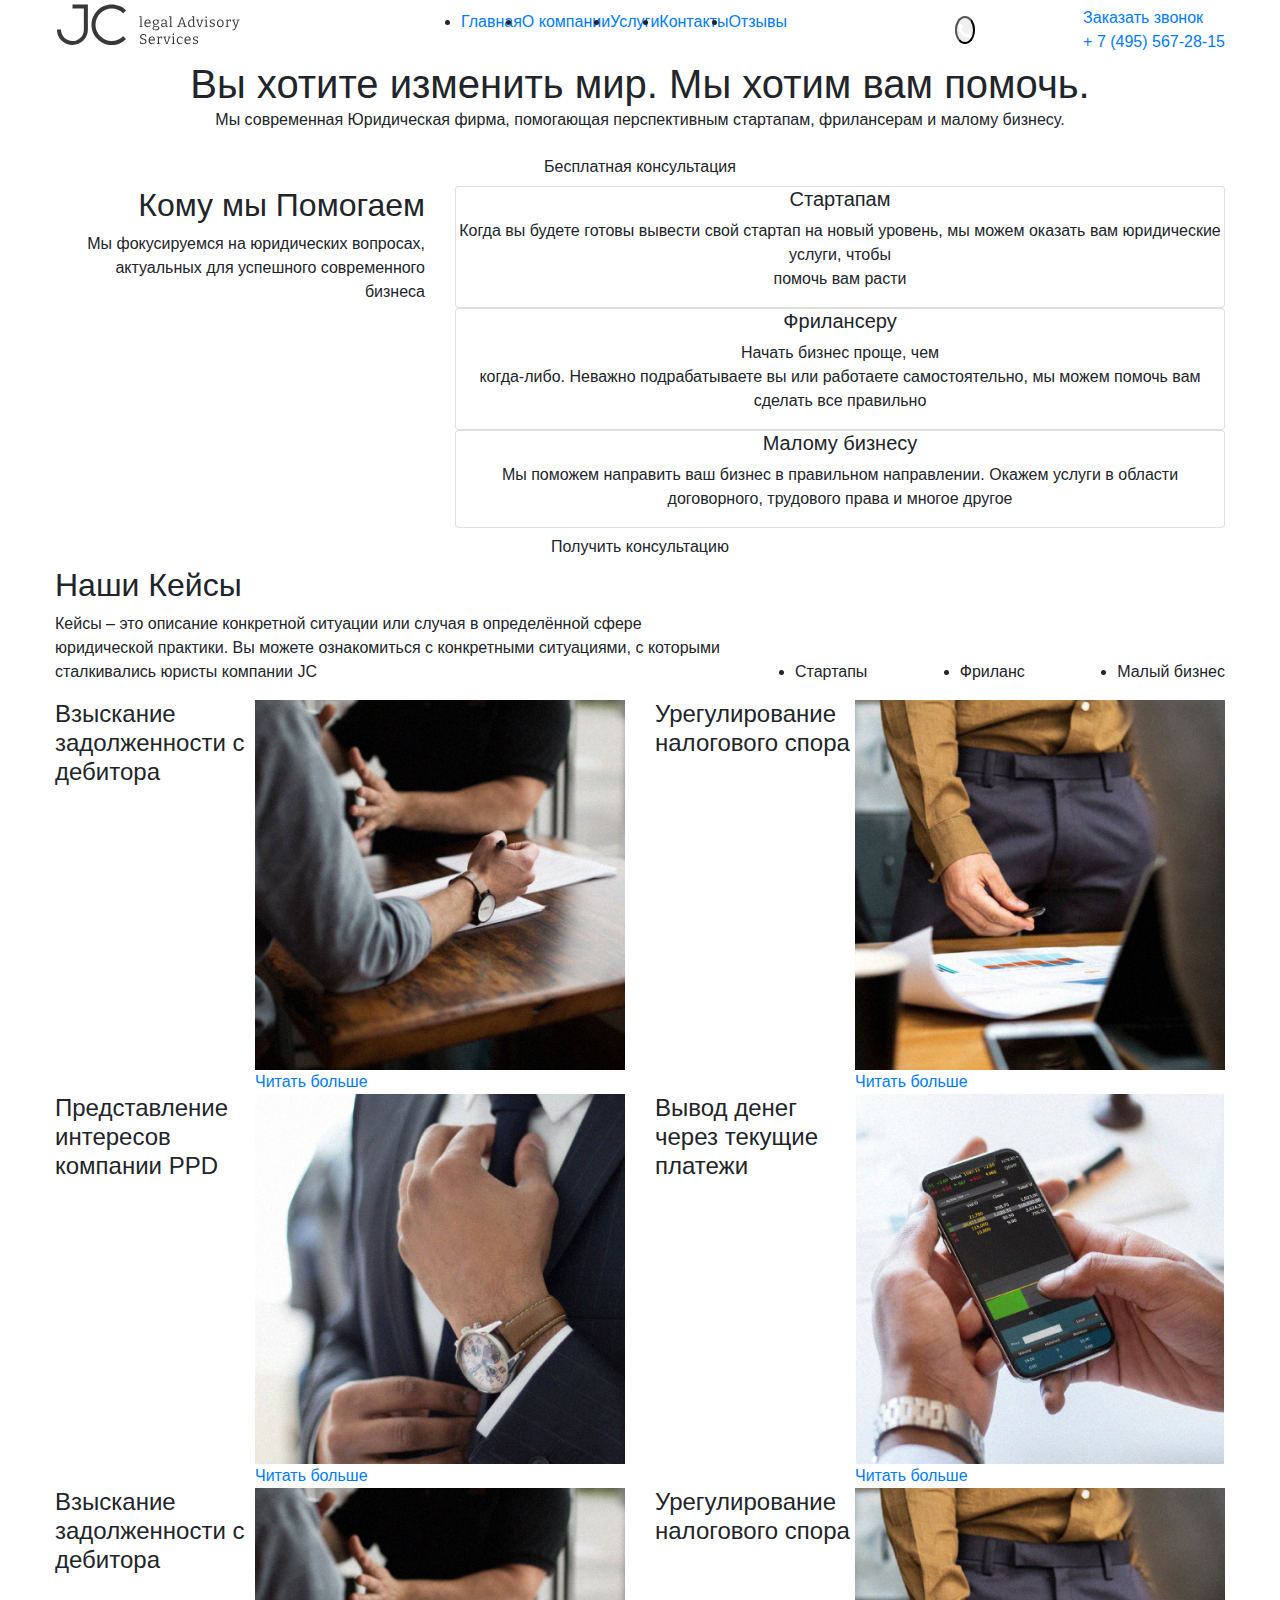
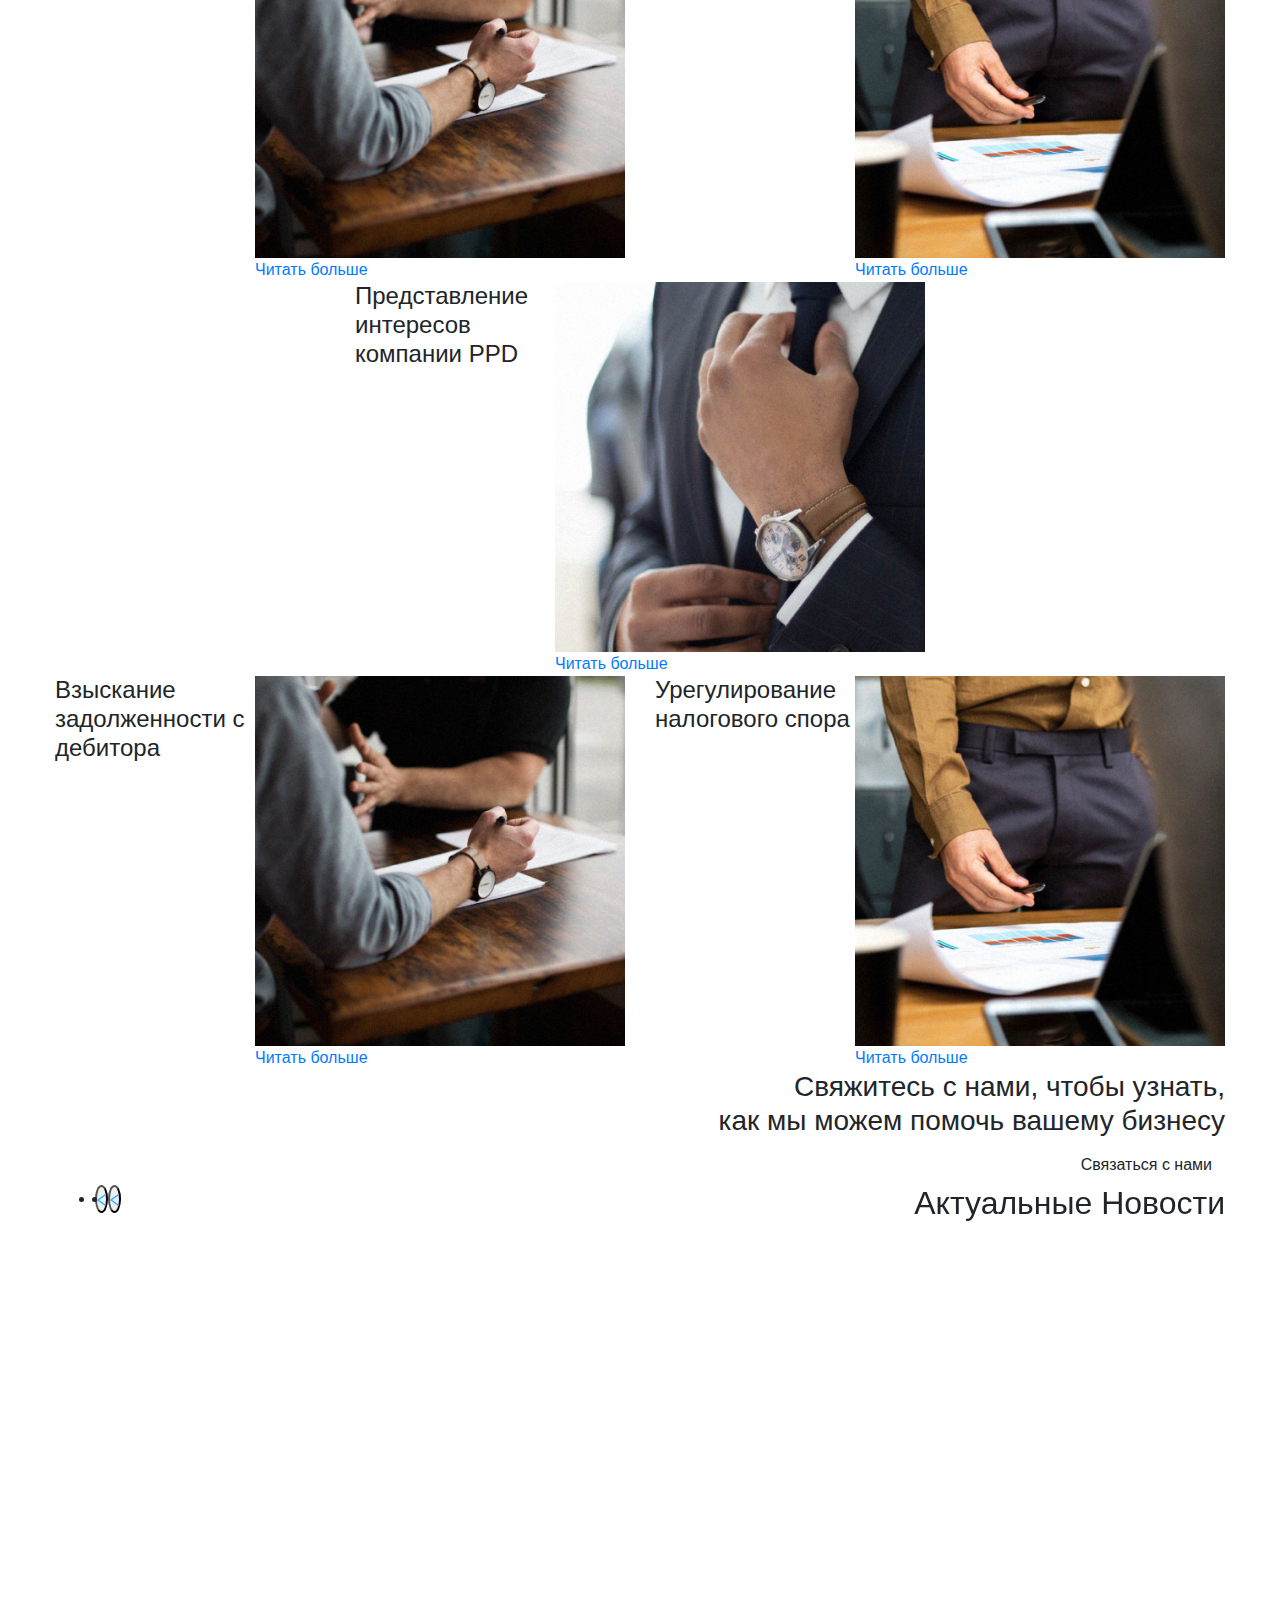
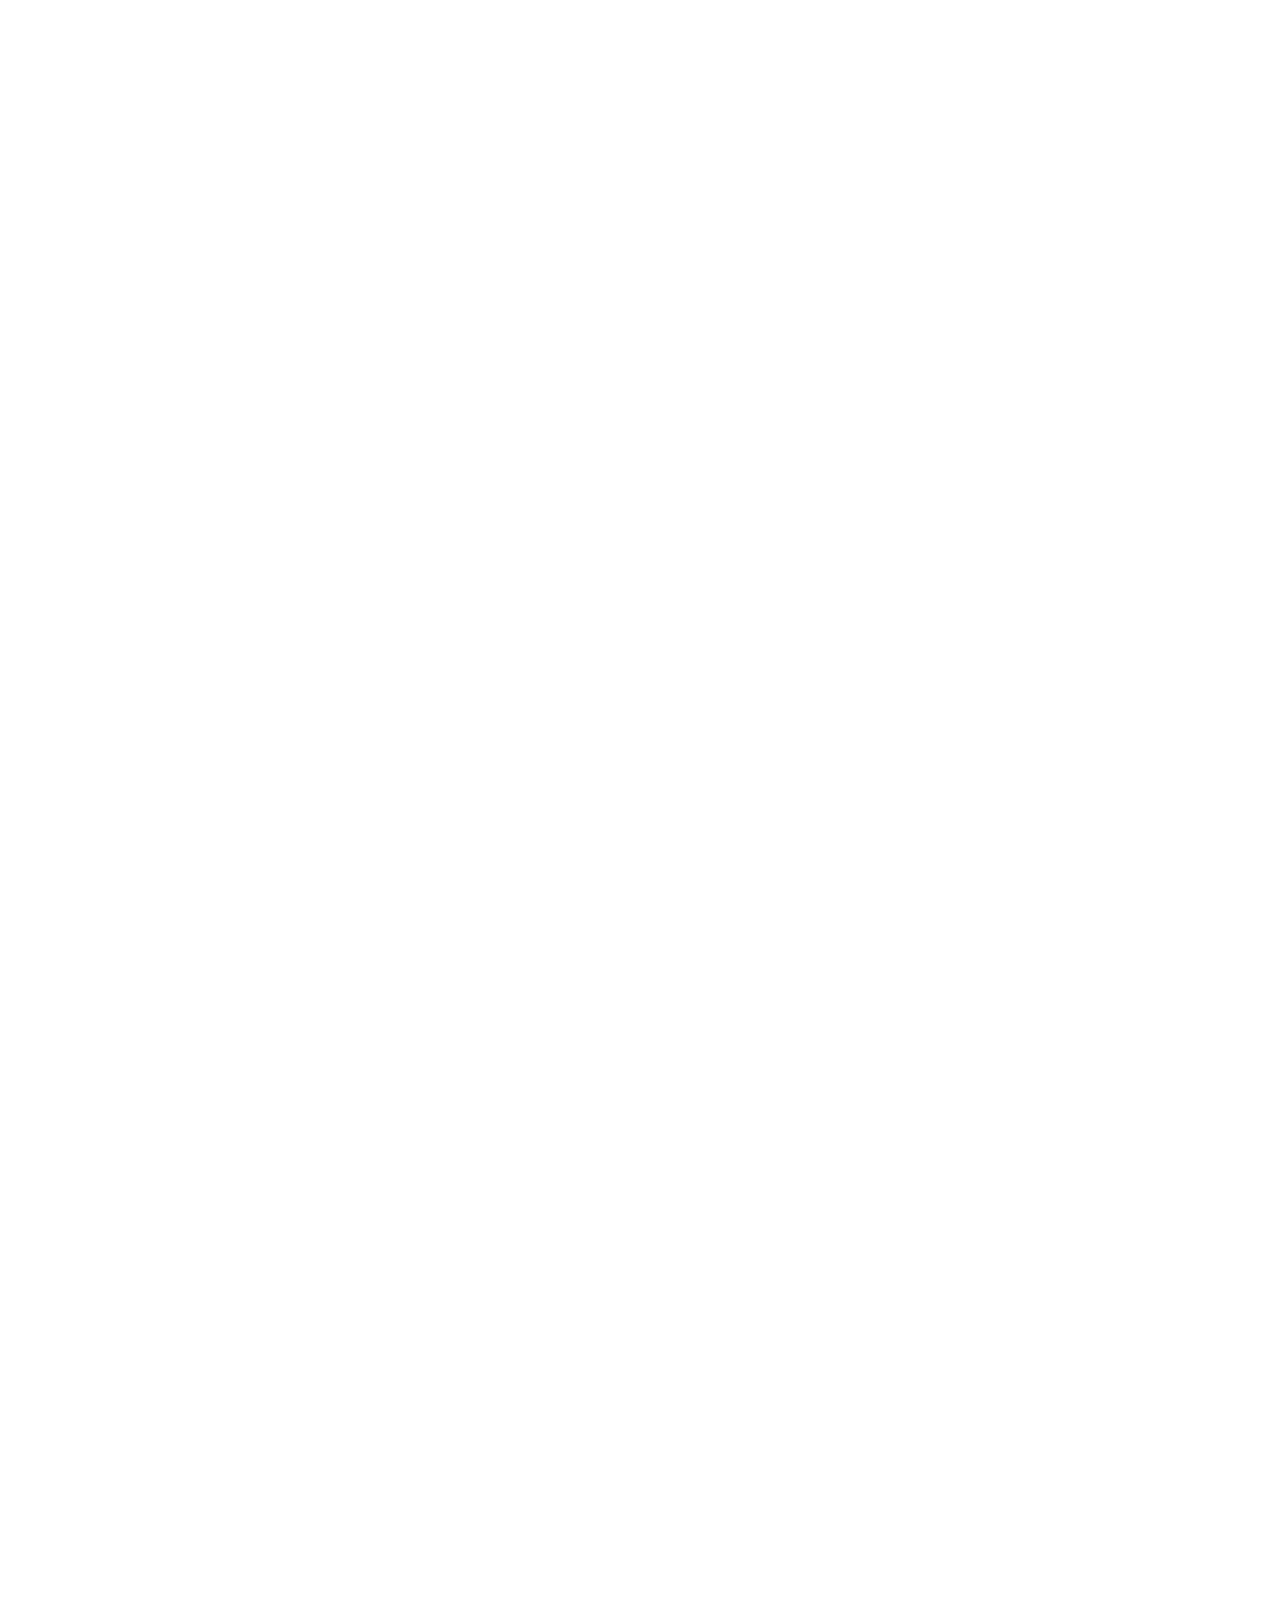
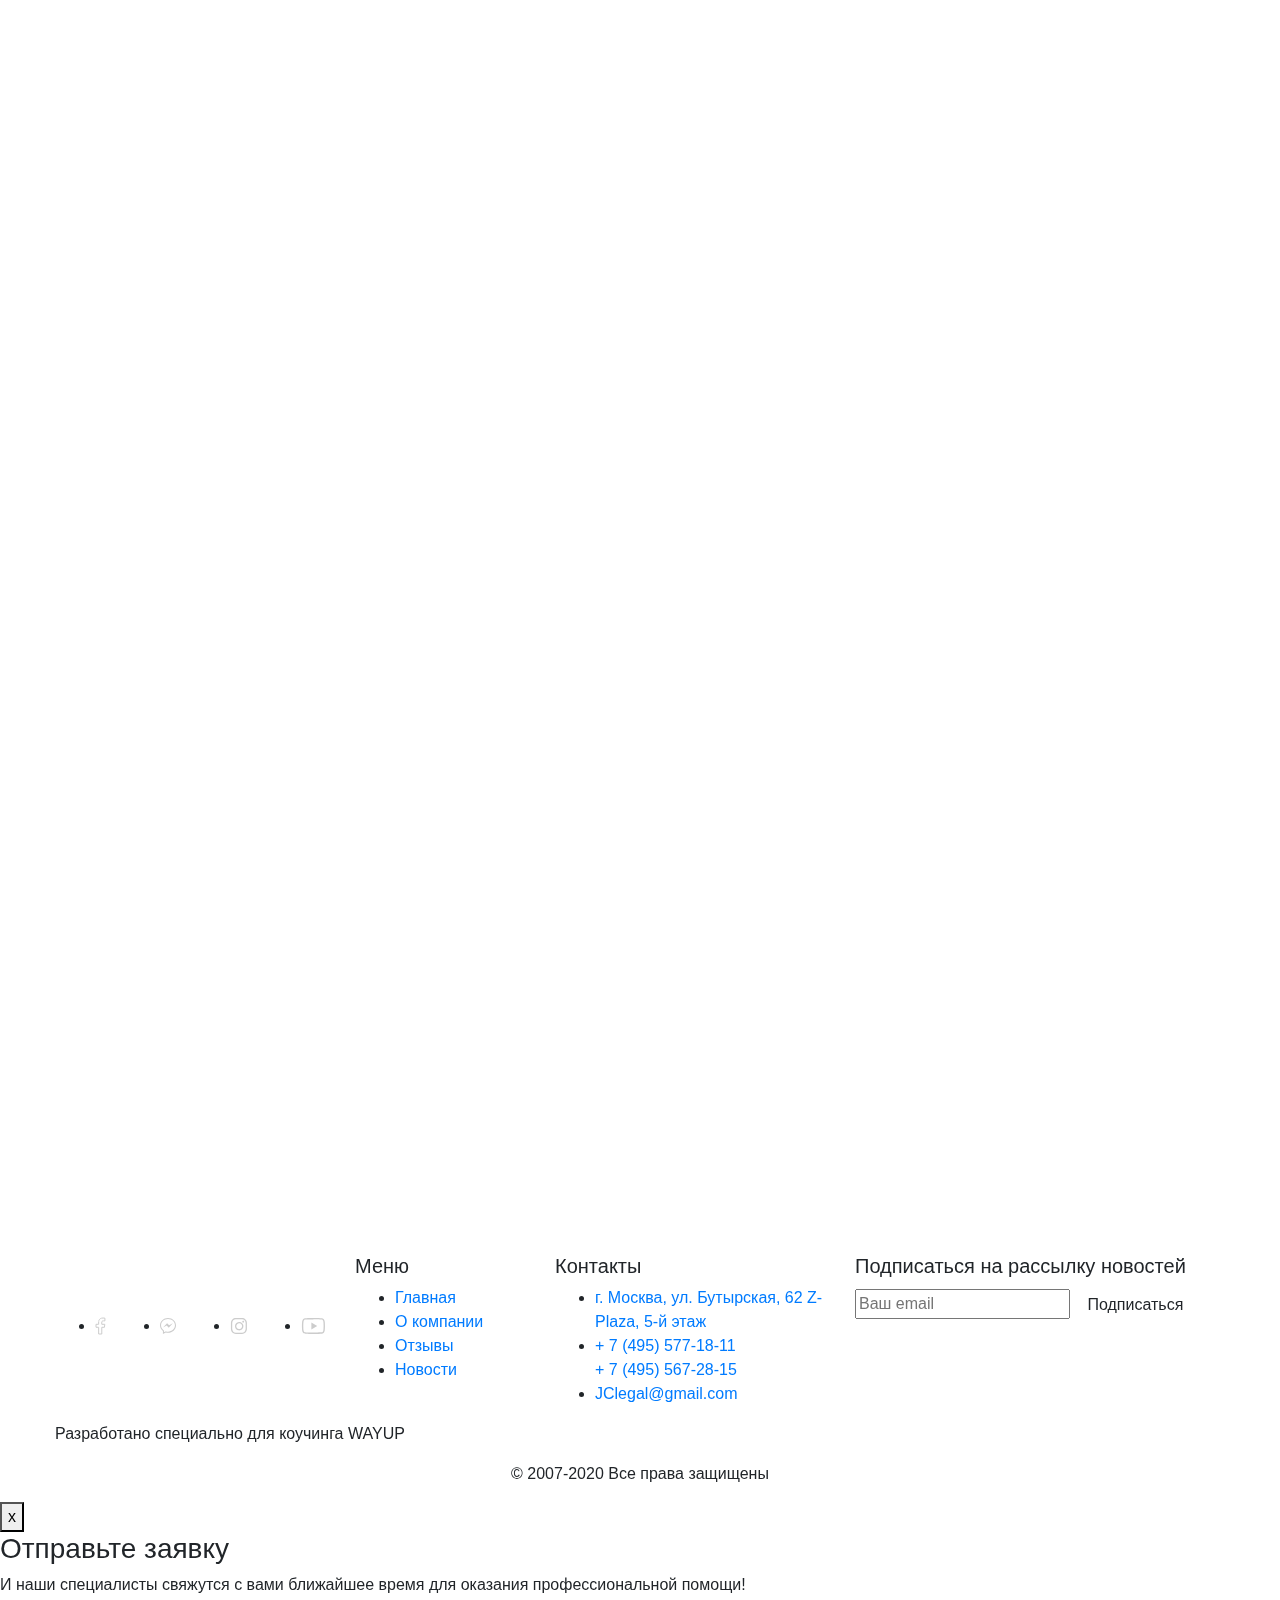
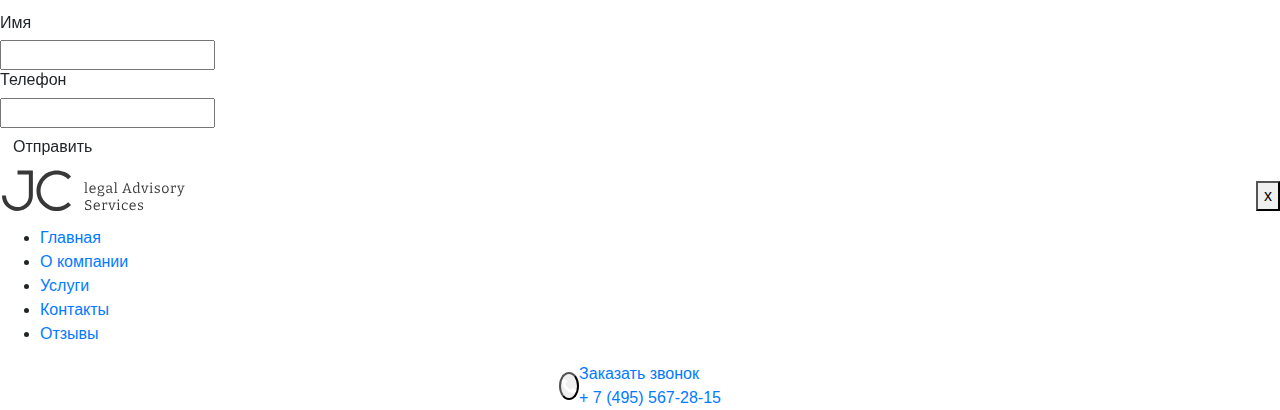
==== index.html @ 3b00d6f8 "Add files via upload" ====
<!DOCTYPE html>
<html lang="ru">
<head>
    <meta charset="UTF-8">
    <meta http-equiv="X-UA-Compatible" content="IE=edge">
    <meta name="viewport" content="width=device-width, initial-scale=1.0">
    <meta name="description" content="Юридическая фирма, помогающая перспективным стартапам, фрилансерам и малому бизнесу.">
	<meta name="keywords" content="юридическая компания, стартапы, фриланс, малый бизнес">
    <title>JC legal Advisory Services</title>
    <!-- Favicon -->
	<link rel="icon" href="img/favicon.png" type="image/x-icon">
    <link rel="shortcut icon" href="img/favicon.png" type="image/x-icon">
    <!-- Bootstrap Grid CSS -->
    <link rel="stylesheet" href="css/bootstrap-grid.css">
    <!-- Bootstrap Reboot CSS -->
    <link rel="stylesheet" href="css/bootstrap-reboot.min.css">
    <!-- Bootstrap CSS -->
    <link rel="stylesheet" href="css/bootstrap.min.css">
    <!-- Swiper CSS -->
    <link rel="stylesheet" href="css/swiper.min.css">
    <!-- Main CSS -->
    <link rel="stylesheet" href="css/main.css">
</head>
<body>
    <!-- Preloader -->
    <div id="page-preloader">
        <div class="cssload-thecube">
            <div class="cssload-cube cssload-c1"></div>
            <div class="cssload-cube cssload-c2"></div>
            <div class="cssload-cube cssload-c4"></div>
            <div class="cssload-cube cssload-c3"></div>
        </div>
    </div>
    <!-- Preloader END -->
    <!-- First Screen -->
    <header class="header" id="header">
        <div class="navigation">
            <div class="container">
                <div class="row justify-content-between align-items-center">
                    <div class="col-auto">
                        <a href="#header" class="logo d-block go">
                            <img src="img/logo.svg" alt="JC legal Advisory Services" class="logo__img">
                        </a>
                    </div>
                    <div class="col-auto d-none d-xl-block">
                        <nav class="menu">
                            <ul class="menu__items d-flex">
                                <li class="menu__item">
                                    <a href="index.html" class="menu__link active">
                                        Главная
                                    </a>
                                </li>
                                <li class="menu__item">
                                    <a href="about.html" class="menu__link">
                                        О компании
                                    </a>
                                </li>
                                <li class="menu__item">
                                    <a href="services.html" class="menu__link">
                                        Услуги
                                    </a>
                                </li>
                                <li class="menu__item">
                                    <a href="contacts.html" class="menu__link">
                                        Контакты
                                    </a>
                                </li>
                                <li class="menu__item">
                                    <a href="reviews.html" class="menu__link">
                                        Отзывы
                                    </a>
                                </li>
                            </ul>
                        </nav>
                    </div>
                    <div class="col-auto col-xl-3 ml-auto ml-xl-0 d-none d-md-block">
                        <div class="feedback d-flex justify-content-between align-items-center mx-auto">
                            <button type="button" class="feedback__btn rounded-circle p-0">
                                <img src="img/phone.svg" alt="Телефонная трубка" class="feedback__icon">
                            </button>
                            <div class="feedback__wrap">
                                <a href="#" class="feedback__link d-block">
                                    Заказать звонок
                                </a>
                                <a href="tel:+74955672815" class="feedback__link">
                                    + 7 (495) 567-28-15
                                </a>
                            </div>
                        </div>
                    </div>
                    <div class="col-auto d-block d-xl-none">
                        <img src="img/menu.svg" alt="Меню" class="menu-hamburger">
                    </div>
                </div>
            </div>
        </div>
        <div class="main">
            <div class="container">
                <div class="offer text-center">
                    <h1 class="offer__title m-auto">
                        <span class="offer__subtitle text">
                            Вы хотите изменить мир.
                        </span>
                        Мы хотим вам помочь.
                    </h1>
                    <p class="offer__text mx-auto">
                        Мы современная Юридическая фирма, помогающая перспективным стартапам, фрилансерам и малому бизнесу.
                    </p>
                    <a href="#consultation" class="offer__btn btn mx-auto go">
                        Бесплатная консультация
                    </a>
                </div>
            </div>
        </div>
    </header>
    <!-- First Screen END -->
    <!-- Consultation -->
    <section class="consultation position-relative" id="consultation">
        <div class="container">
            <div class="row">
                <div class="col-xl-4">
                    <div class="help text-xl-right">
                        <h2 class="help__title section-title">
                            <span class="help__subtitle section-subtitle">
                                Кому мы
                            </span>
                            Помогаем
                        </h2>
                        <p class="help__text section-text">
                            Мы фокусируемся на юридических вопросах, актуальных для успешного современного бизнеса
                        </p>
                    </div>
                </div>
                <div class="col-xl-8">
                    <div class="cards">
                        <div class="row justify-content-center justify-content-lg-between">
                            <div class="col-auto">
                                <div class="card card_startup text-center">
                                    <h5 class="card__title">
                                        Стартапам
                                    </h5>
                                    <p class="card__text">
                                        Когда вы будете готовы вывести свой стартап на новый уровень, мы можем оказать вам юридические услуги, чтобы<br>помочь вам расти
                                    </p>
                                </div>
                            </div>
                            <div class="col-auto">
                                <div class="card card_freelance text-center">
                                    <h5 class="card__title">
                                        Фрилансеру
                                    </h5>
                                    <p class="card__text">
                                        Начать бизнес проще, чем<br>когда-либо. Неважно подрабатываете вы или работаете самостоятельно, мы можем помочь вам сделать все правильно
                                    </p>
                                </div>
                            </div>
                            <div class="col-auto">
                                <div class="card card_business text-center">
                                    <h5 class="card__title">
                                        Малому бизнесу
                                    </h5>
                                    <p class="card__text">
                                        Мы поможем направить ваш бизнес в правильном направлении. Окажем услуги в области договорного, трудового права и многое другое
                                    </p>
                                </div>
                            </div>
                        </div>
                    </div>
                </div>
                <div class="col text-center">
                    <button type="button" class="btn-consultation btn mx-auto">
                        Получить консультацию
                    </button>
                </div>
            </div>
        </div>
    </section>
    <!-- Consultation END -->
    <!-- Cases -->
    <section class="cases" id="cases">
        <div class="container">
            <div class="section-header">
                <div class="row">
                    <div class="col-12">
                        <h2 class="section-title">
                            <span class="section-subtitle">
                                Наши
                            </span>
                            Кейсы
                        </h2>
                    </div>
                    <div class="col-xl-7">
                        <p class="section-text">
                            Кейсы – это описание конкретной ситуации или случая в определённой сфере юридической практики. Вы можете ознакомиться с конкретными ситуациями, с которыми сталкивались юристы компании JC
                        </p>
                    </div>
                    <div class="col-xl-5 align-self-end">
                        <ul class="tabs text-center d-flex justify-content-between flex-column flex-sm-row">
                            <li class="tabs__item active">
                                Стартапы
                            </li>
                            <li class="tabs__item">
                                Фриланс
                            </li>
                            <li class="tabs__item">
                                Малый бизнес
                            </li>
                        </ul>
                    </div>
                </div>
            </div>
            <div class="tabs-contents">
                <div class="tab-content active">
                    <div class="row justify-content-center">
                        <div class="col-auto col-lg-8 col-xl-6">
                            <div class="case position-relative d-flex justify-content-between">
                                <h4 class="case__title">
                                    Взыскание задолженности с дебитора
                                </h4>
                                <div class="case__pic">
                                    <img src="img/illustrative-photo.jpg" alt="Иллюстративное фото" class="case__img">
                                    <div class="case__overlay overlay">
                                        <a href="#" class="case__link more">
                                            Читать больше
                                        </a>
                                    </div>
                                </div>
                            </div>
                        </div>
                        <div class="col-auto col-lg-8 col-xl-6">
                            <div class="case position-relative d-flex justify-content-between">
                                <h4 class="case__title">
                                    Урегулирование налогового спора
                                </h4>
                                <div class="case__pic">
                                    <img src="img/illustrative-photo-2.jpg" alt="Иллюстративное фото" class="case__img">
                                    <div class="case__overlay overlay">
                                        <a href="#" class="case__link more">
                                            Читать больше
                                        </a>
                                    </div>
                                </div>
                            </div>
                        </div>
                        <div class="col-auto col-lg-8 col-xl-6">
                            <div class="case position-relative d-flex justify-content-between">
                                <h4 class="case__title">
                                    Представление интересов компании PPD
                                </h4>
                                <div class="case__pic">
                                    <img src="img/illustrative-photo-3.jpg" alt="Иллюстративное фото" class="case__img">
                                    <div class="case__overlay overlay">
                                        <a href="#" class="case__link more">
                                            Читать больше
                                        </a>
                                    </div>
                                </div>
                            </div>
                        </div>
                        <div class="col-auto col-lg-8 col-xl-6">
                            <div class="case position-relative d-flex justify-content-between">
                                <h4 class="case__title">
                                    Вывод денег через текущие платежи
                                </h4>
                                <div class="case__pic">
                                    <img src="img/illustrative-photo-4.jpg" alt="Иллюстративное фото" class="case__img">
                                    <div class="case__overlay overlay">
                                        <a href="#" class="case__link more">
                                            Читать больше
                                        </a>
                                    </div>
                                </div>
                            </div>
                        </div>
                    </div>
                </div>
                <div class="tab-content">
                    <div class="row justify-content-center">
                        <div class="col-auto col-lg-8 col-xl-6">
                            <div class="case position-relative d-flex justify-content-between">
                                <h4 class="case__title">
                                    Взыскание задолженности с дебитора
                                </h4>
                                <div class="case__pic">
                                    <img src="img/illustrative-photo.jpg" alt="Иллюстративное фото" class="case__img">
                                    <div class="case__overlay overlay">
                                        <a href="#" class="case__link more">
                                            Читать больше
                                        </a>
                                    </div>
                                </div>
                            </div>
                        </div>
                        <div class="col-auto col-lg-8 col-xl-6">
                            <div class="case position-relative d-flex justify-content-between">
                                <h4 class="case__title">
                                    Урегулирование налогового спора
                                </h4>
                                <div class="case__pic">
                                    <img src="img/illustrative-photo-2.jpg" alt="Иллюстративное фото" class="case__img">
                                    <div class="case__overlay overlay">
                                        <a href="#" class="case__link more">
                                            Читать больше
                                        </a>
                                    </div>
                                </div>
                            </div>
                        </div>
                        <div class="col-auto col-lg-8 col-xl-6">
                            <div class="case position-relative d-flex justify-content-between">
                                <h4 class="case__title">
                                    Представление интересов компании PPD
                                </h4>
                                <div class="case__pic">
                                    <img src="img/illustrative-photo-3.jpg" alt="Иллюстративное фото" class="case__img">
                                    <div class="case__overlay overlay">
                                        <a href="#" class="case__link more">
                                            Читать больше
                                        </a>
                                    </div>
                                </div>
                            </div>
                        </div>
                    </div>
                </div>
                <div class="tab-content">
                    <div class="row justify-content-center">
                        <div class="col-auto col-lg-8 col-xl-6">
                            <div class="case position-relative d-flex justify-content-between">
                                <h4 class="case__title">
                                    Взыскание задолженности с дебитора
                                </h4>
                                <div class="case__pic">
                                    <img src="img/illustrative-photo.jpg" alt="Иллюстративное фото" class="case__img">
                                    <div class="case__overlay overlay">
                                        <a href="#" class="case__link more">
                                            Читать больше
                                        </a>
                                    </div>
                                </div>
                            </div>
                        </div>
                        <div class="col-auto col-lg-8 col-xl-6">
                            <div class="case position-relative d-flex justify-content-between">
                                <h4 class="case__title">
                                    Урегулирование налогового спора
                                </h4>
                                <div class="case__pic">
                                    <img src="img/illustrative-photo-2.jpg" alt="Иллюстративное фото" class="case__img">
                                    <div class="case__overlay overlay">
                                        <a href="#" class="case__link more">
                                            Читать больше
                                        </a>
                                    </div>
                                </div>
                            </div>
                        </div>
                    </div>
                </div>
            </div>
        </div>
    </section>
    <!-- Cases END -->
    <!-- Connection -->
    <section class="connection text-center text-xl-right" id="connection">
        <div class="container">
            <div class="connection-block">
                <div class="connection-block__offer">
                    <h3 class="connection-block__title">
                        Свяжитесь с нами, чтобы узнать, <br class="d-none d-sm-block">как мы можем помочь вашему бизнесу
                    </h3>
                    <button type="button" class="connection-block__btn btn mx-auto mr-xl-0">
                        Связаться с нами
                    </button>
                </div>
                <div class="position-absolute h-100 w-100 connection-block__scene" id="scene">
                    <div data-depth="0.8" class="position-absolute w-100 h-100 connection-block__layer">
                        <div class="connection-block__decor"></div>
                    </div>
                    <div data-depth="0.5" class="position-absolute w-100 h-100 connection-block__layer">
                        <div class="connection-block__img"></div>
                    </div>
                </div>
            </div>
        </div>
    </section>
    <!-- Connection END -->
    <!-- News -->
    <section class="news" id="news">
        <div class="container">
            <div class="section-header">
                <div class="row justify-content-between align-items-center">
                    <div class="col-md-auto order-1 order-md-0">
                        <ul class="controls d-flex justify-content-between">
                            <li class="controls__item">
                                <button type="button" class="controls__btn controls__btn_prev rounded-circle p-0">
                                    <img src="img/arrow.svg" alt="<" class="controls__img">
                                </button>
                            </li>
                            <li class="controls__item">
                                <button type="button" class="controls__btn controls__btn_next rounded-circle p-0">
                                    <img src="img/arrow.svg" alt=">" class="controls__img">
                                </button>
                            </li>
                        </ul>
                    </div>
                    <div class="col-md-auto">
                        <h2 class="section-title text-right">
                            <span class="section-subtitle">
                                Актуальные
                            </span>
                            Новости
                        </h2>
                    </div>
                </div>
            </div>
            <!-- Slider -->
            <div class="swiper-container" id="slider">
                <div class="swiper-wrapper justify-content-between">
                    <!-- Slide -->
                    <div class="swiper-slide">
                        <div class="card">
                            <div class="card__pic">
                                <img src="img/illustrative-photo-5.png" alt="Иллюстративное фото" class="card__img">
                                <div class="card__overlay overlay"></div>
                            </div>
                            <div class="card__badge position-absolute text-center">
                                13.07.20
                            </div>
                            <div class="card__content">
                                <h6 class="card__title">
                                    Лучшие юридические компании Москвы
                                </h6>
                                <p class="card__text">
                                    Лучшие юридические компании Москвы зарабатывают свою репутацию годами. Многие из них существуют более 20 лет, а это серьёзный срок для любой организации.
                                </p>
                                <a href="#" class="card__link more">
                                    Читать больше
                                </a>
                            </div>
                        </div>
                    </div>
                    <!-- Slide END -->
                    <!-- Slide -->
                    <div class="swiper-slide">
                        <div class="card">
                            <div class="card__pic">
                                <img src="img/illustrative-photo-6.png" alt="Иллюстративное фото" class="card__img">
                                <div class="card__overlay overlay"></div>
                            </div>
                            <div class="card__badge position-absolute text-center">
                                20.10.20
                            </div>
                            <div class="card__content">
                                <h6 class="card__title">
                                    Что разрешено коллекторам по закону?
                                </h6>
                                <p class="card__text">
                                    1 января этого года вступил в силу новый Федеральный закон №230-ФЗ защищающий права физических лиц при возврате задолженности, которая просрочена...
                                </p>
                                <a href="#" class="card__link more">
                                    Читать больше
                                </a>
                            </div>
                        </div>
                    </div>
                    <!-- Slide END -->
                    <!-- Slide -->
                    <div class="swiper-slide">
                        <div class="card">
                            <div class="card__pic">
                                <img src="img/illustrative-photo-7.png" alt="Иллюстративное фото" class="card__img">
                                <div class="card__overlay overlay"></div>
                            </div>
                            <div class="card__badge position-absolute text-center">
                                05.12.20
                            </div>
                            <div class="card__content">
                                <h6 class="card__title">
                                    Как выбрать юридическую фирму
                                </h6>
                                <p class="card__text">
                                    Как выбрать юридическую компанию, которая решит ваши проблемы профессиональным методами, а не добавит новых? – вопрос очень популярный в нашей стране...
                                </p>
                                <a href="#" class="card__link more">
                                    Читать больше
                                </a>
                            </div>
                        </div>
                    </div>
                    <!-- Slide END -->
                </div>
            </div>
            <!-- Slider END -->
            <!-- <div class="row">
                <div class="col-lg-6 col-xl-4">
                    <div class="card mx-auto mx-xl-0 ml-xl-auto">
                        <div class="card__pic">
                            <img src="img/illustrative-photo-5.png" alt="Иллюстративное фото" class="card__img">
                            <div class="card__overlay overlay"></div>
                        </div>
                        <div class="card__badge position-absolute text-center">
                            13.07.20
                        </div>
                        <div class="card__content">
                            <h6 class="card__title">
                                Лучшие юридические компании Москвы
                            </h6>
                            <p class="card__text">
                                Лучшие юридические компании Москвы зарабатывают свою репутацию годами. Многие из них существуют более 20 лет, а это серьёзный срок для любой организации.
                            </p>
                            <a href="#" class="card__link more">
                                Читать больше
                            </a>
                        </div>
                    </div>
                </div>
                <div class="col-6 col-xl-4 d-none d-lg-block">
                    <div class="card mx-auto mx-xl-0 ml-xl-auto">
                        <div class="card__pic">
                            <img src="img/illustrative-photo-6.png" alt="Иллюстративное фото" class="card__img">
                            <div class="card__overlay overlay"></div>
                        </div>
                        <div class="card__badge position-absolute text-center">
                            20.10.20
                        </div>
                        <div class="card__content">
                            <h6 class="card__title">
                                Что разрешено коллекторам по закону?
                            </h6>
                            <p class="card__text">
                                1 января этого года вступил в силу новый Федеральный закон №230-ФЗ защищающий права физических лиц при возврате задолженности, которая просрочена...
                            </p>
                            <a href="#" class="card__link more">
                                Читать больше
                            </a>
                        </div>
                    </div>
                </div>
                <div class="col-4 d-none d-xl-block">
                    <div class="card mx-auto mx-xl-0 ml-xl-auto">
                        <div class="card__pic">
                            <img src="img/illustrative-photo-7.png" alt="Иллюстративное фото" class="card__img">
                            <div class="card__overlay overlay"></div>
                        </div>
                        <div class="card__badge position-absolute text-center">
                            05.12.20
                        </div>
                        <div class="card__content">
                            <h6 class="card__title">
                                Как выбрать юридическую фирму
                            </h6>
                            <p class="card__text">
                                Как выбрать юридическую компанию, которая решит ваши проблемы профессиональным методами, а не добавит новых? – вопрос очень популярный в нашей стране...
                            </p>
                            <a href="#" class="card__link more">
                                Читать больше
                            </a>
                        </div>
                    </div>
                </div>
            </div> -->
        </div>
    </section>
    <!-- News END -->
    <!-- Footer -->
    <footer class="footer" id="footer">
        <div class="container">
            <div class="row">
                <div class="col-xl-3">
                    <div class="wrapper d-flex d-xl-block flex-column flex-md-row align-items-start justify-content-between align-items-md-center">
                        <a href="#header" class="logo d-block go">
                            <img src="img/logo-white.svg" alt="JC legal Advisory Services" class="logo__img">
                        </a>
                        <ul class="socials d-flex justify-content-between">
                            <li class="socials__item">
                                <a href="#" class="socials__link d-block" target="_blank">
                                    <img src="img/facebook.svg" alt="Facebook" class="socials__icon">
                                </a>
                            </li>
                            <li class="socials__item">
                                <a href="#" class="socials__link d-block" target="_blank">
                                    <img src="img/messenger.svg" alt="Messenger" class="socials__icon">
                                </a>
                            </li>
                            <li class="socials__item">
                                <a href="#" class="socials__link d-block" target="_blank">
                                    <img src="img/instagram.svg" alt="Instagram" class="socials__icon">
                                </a>
                            </li>
                            <li class="socials__item">
                                <a href="#" class="socials__link d-block" target="_blank">
                                    <img src="img/youtube.svg" alt="Youtube" class="socials__icon">
                                </a>
                            </li>
                        </ul>
                    </div>
                </div>
                <div class="col-auto col-xl-2">
                    <nav class="menu">
                        <h5 class="menu__title footer-title">
                            Меню
                        </h5>
                        <ul class="menu__items">
                            <li class="menu__item">
                                <a href="#header" class="menu__link">
                                    Главная
                                </a>
                            </li>
                            <li class="menu__item">
                                <a href="about.html" class="menu__link">
                                    О компании
                                </a>
                            </li>
                            <li class="menu__item">
                                <a href="reviews.html" class="menu__link">
                                    Отзывы
                                </a>
                            </li>
                            <li class="menu__item">
                                <a href="#news" class="menu__link go">
                                    Новости
                                </a>
                            </li>
                        </ul>
                    </nav>
                </div>
                <div class="col-auto col-xl-3 offset-sm-1 offset-xl-0">
                    <div class="contacts">
                        <h5 class="contacts__title footer-title">
                            Контакты
                        </h5>
                        <ul class="contacts__items">
                            <li class="contacts__item contacts__item_location">
                                <a href="https://yandex.ru/maps/213/moscow/house/butyrskaya_ulitsa_62/Z04Ycw9jTkAGQFtvfXRxc3tkYg==/?ll=37.583751%2C55.802776&z=16" class="contacts__link" target="_blank">
                                    г. Москва, ул. Бутырская, 62
                                    Z-Plaza, 5-й этаж
                                </a>
                            </li>
                            <li class="contacts__item contacts__item_phones">
                                <a href="tel:+74955771811" class="contacts__link">
                                    + 7 (495) 577-18-11
                                </a>
                                <br>
                                <a href="tel:+74955672815" class="contacts__link">
                                    + 7 (495) 567-28-15
                                </a>
                            </li>
                            <li class="contacts__item contacts__item_mail">
                                <a href="mailto:JClegal@gmail.com" class="contacts__link">
                                    JClegal@gmail.com
                                </a>
                            </li>
                        </ul>
                    </div>
                </div>
                <div class="col-xl-4">
                    <form action="#" class="form">
                        <h5 class="form__title footer-title">
                            Подписаться на рассылку новостей
                        </h5>
                        <div class="form__wrap d-md-flex d-xl-block">
                            <input type="email" name="email" placeholder="Ваш email" class="form__input">
                            <button type="submit" class="form__btn btn">
                                Подписаться
                            </button>
                        </div>
                    </form>
                </div>
                <div class="col-12">
                    <p class="details text-center text-xl-left mx-auto">
                        Разработано специально для коучинга WAYUP
                    </p>
                    <p class="copyright text-center">
                        © 2007-2020 Все права защищены
                    </p>
                </div>
            </div>
        </div>
    </footer>
    <!-- Footer END -->
    <!-- Modal Window -->
    <div class="modal-window">
        <form action="#" class="modal-window__form position-relative">
            <button type="button" class="modal-window__btn btn-clouse">
                x
            </button>
            <h3 class="modal-window__title">
                Отправьте заявку
            </h3>
            <p class="modal-window__text">
                И наши специалисты свяжутся с вами ближайшее время для оказания профессиональной помощи!
            </p>
            <div class="modal-window__item">
                <h6 class="modal-window__subtitle">
                    Имя
                </h6>
                <input type="text" name="name" class="modal-window__input">
            </div>
            <div class="modal-window__item">
                <h6 class="modal-window__subtitle">
                    Телефон
                </h6>
                <input type="tel" name="phone" class="modal-window__input">
            </div>
            <button type="submit" class="modal-window__btn btn">
                Отправить
            </button>
        </form>
    </div>
    <!-- Modal Window END -->
    <!-- Hamburger -->
    <div class="hamburger">
        <div class="hamburger-menu ml-auto d-flex justify-content-between flex-column">
            <div class="hamburger-menu__wrapper">
                <div class="hamburger-menu__wrap d-flex justify-content-between align-items-center">
                    <a href="index.html" class="logo d-block">
                        <img src="img/logo.svg" alt="JC legal Advisory Services" class="logo__img">
                    </a>
                    <button type="button" class="hamburger-menu__btn btn-clouse">
                        x
                    </button>
                </div>
                <ul class="hamburger-menu__items">
                    <li class="hamburger-menu__item">
                        <a href="index.html" class="hamburger-menu__link d-block position-relative active">
                            Главная
                        </a>
                    </li>
                    <li class="hamburger-menu__item">
                        <a href="about.html" class="hamburger-menu__link d-block position-relative">
                            О компании
                        </a>
                    </li>
                    <li class="hamburger-menu__item">
                        <a href="services.html" class="hamburger-menu__link d-block position-relative">
                            Услуги
                        </a>
                    </li>
                    <li class="hamburger-menu__item">
                        <a href="contacts.html" class="hamburger-menu__link d-block position-relative">
                            Контакты
                        </a>
                    </li>
                    <li class="hamburger-menu__item">
                        <a href="reviews.html" class="hamburger-menu__link d-block position-relative">
                            Отзывы
                        </a>
                    </li>
                </ul>
            </div>
            <div class="feedback d-flex justify-content-between align-items-center mx-auto">
                <button type="button" class="feedback__btn rounded-circle p-0">
                    <img src="img/phone.svg" alt="Телефонная трубка" class="feedback__icon">
                </button>
                <div class="feedback__wrap">
                    <a href="#" class="feedback__link d-block">
                        Заказать звонок
                    </a>
                    <a href="tel:+74955672815" class="feedback__link">
                        + 7 (495) 567-28-15
                    </a>
                </div>
            </div>
        </div>
    </div>
    <!-- Hamburger END -->
    <!-- JQuery JS -->
    <script src="js/jquery-3.6.0.min.js"></script>
    <!-- JQuery Validate JS -->
    <script src="js/jquery.validate.min.js"></script>
    <!-- Parallax JS -->
    <script src="js/parallax.js"></script>
    <!-- Swiper JS -->
    <script src="js/swiper.min.js"></script>
    <!-- Main JS -->
    <script src="js/main.js"></script>
</body>
</html>
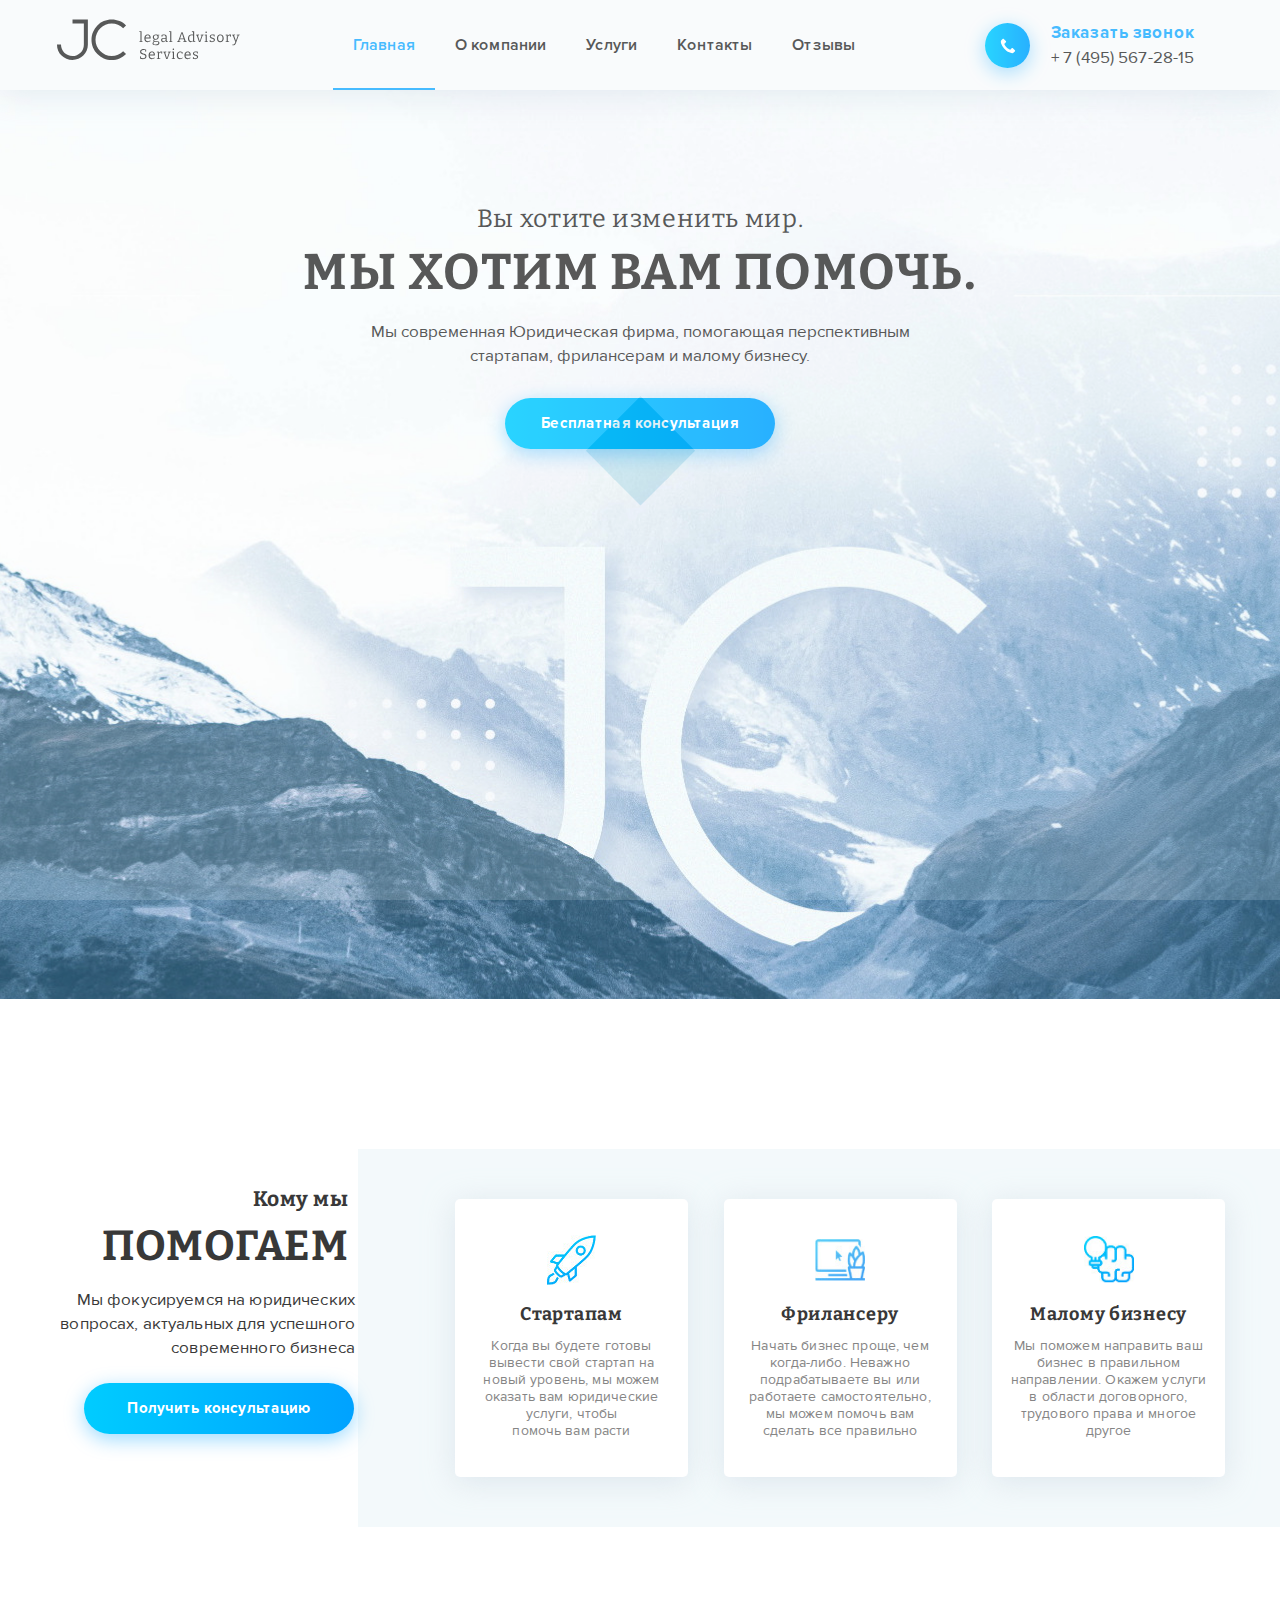
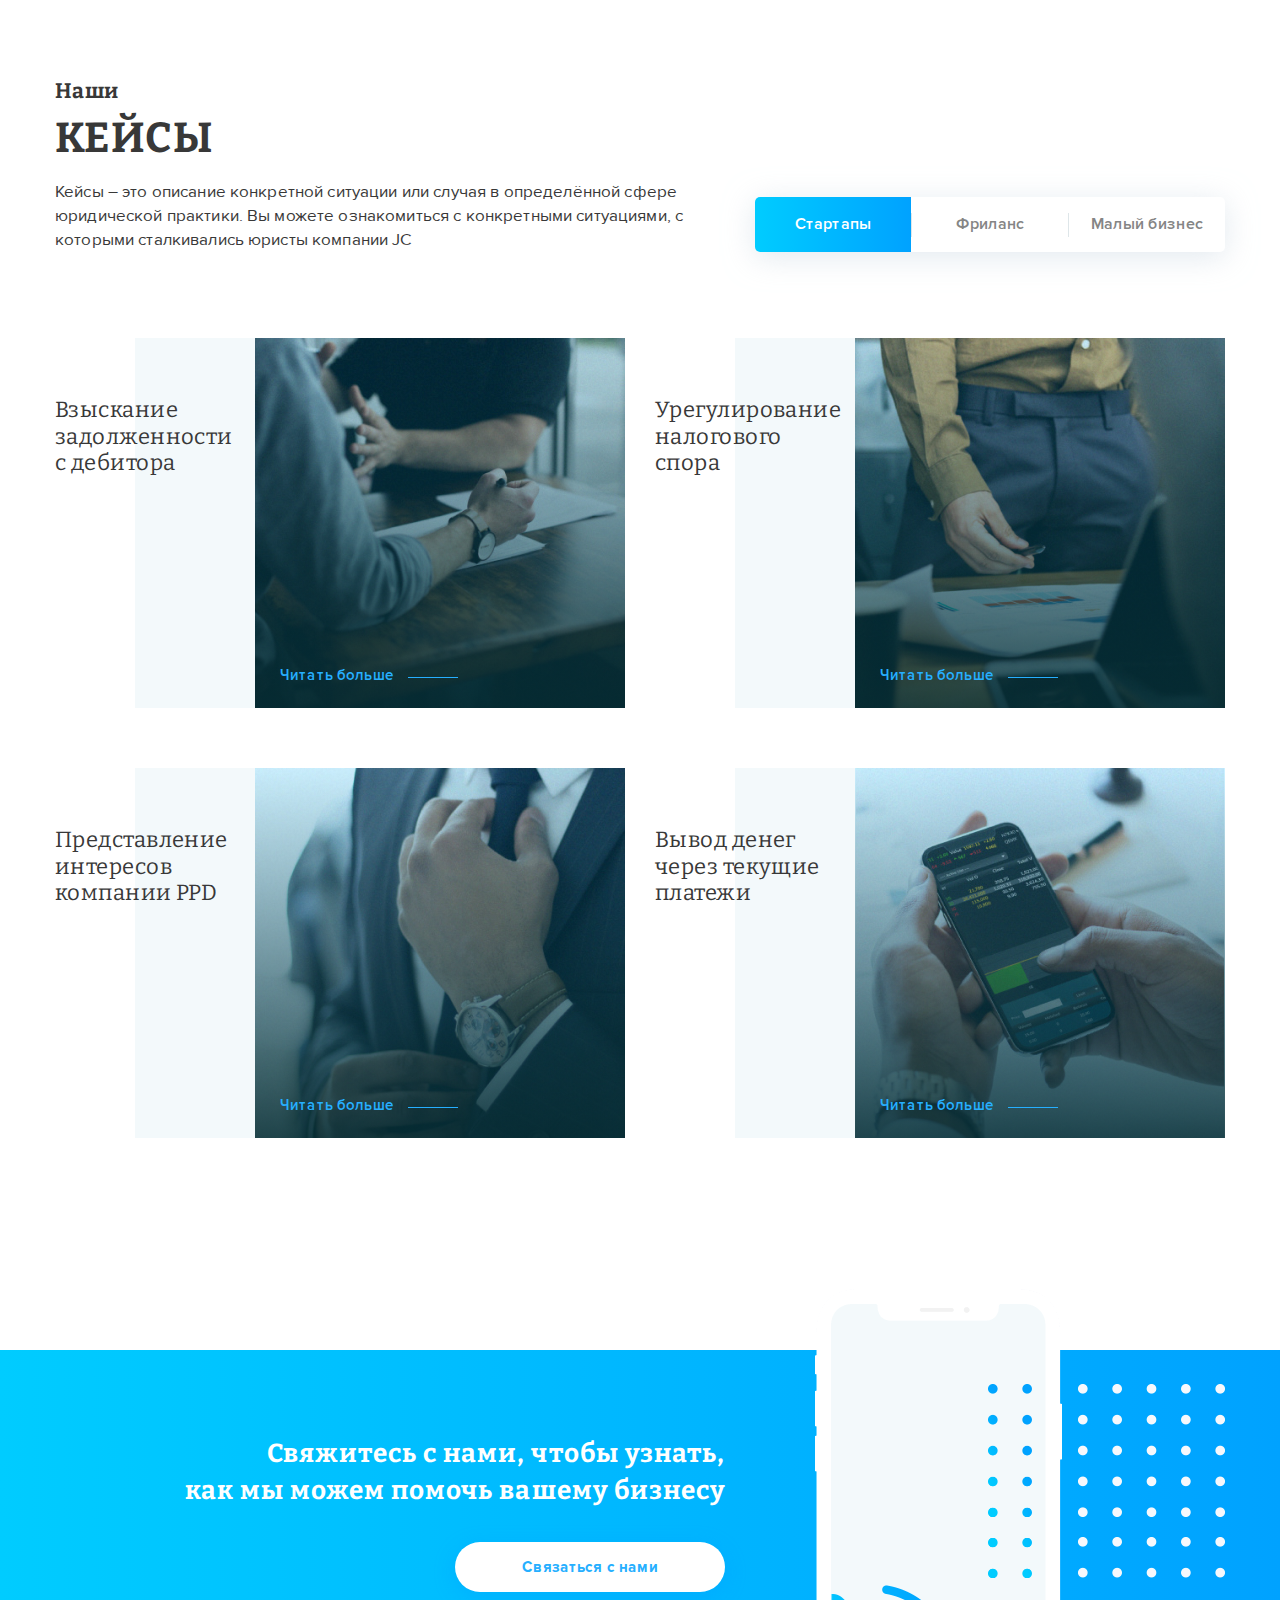
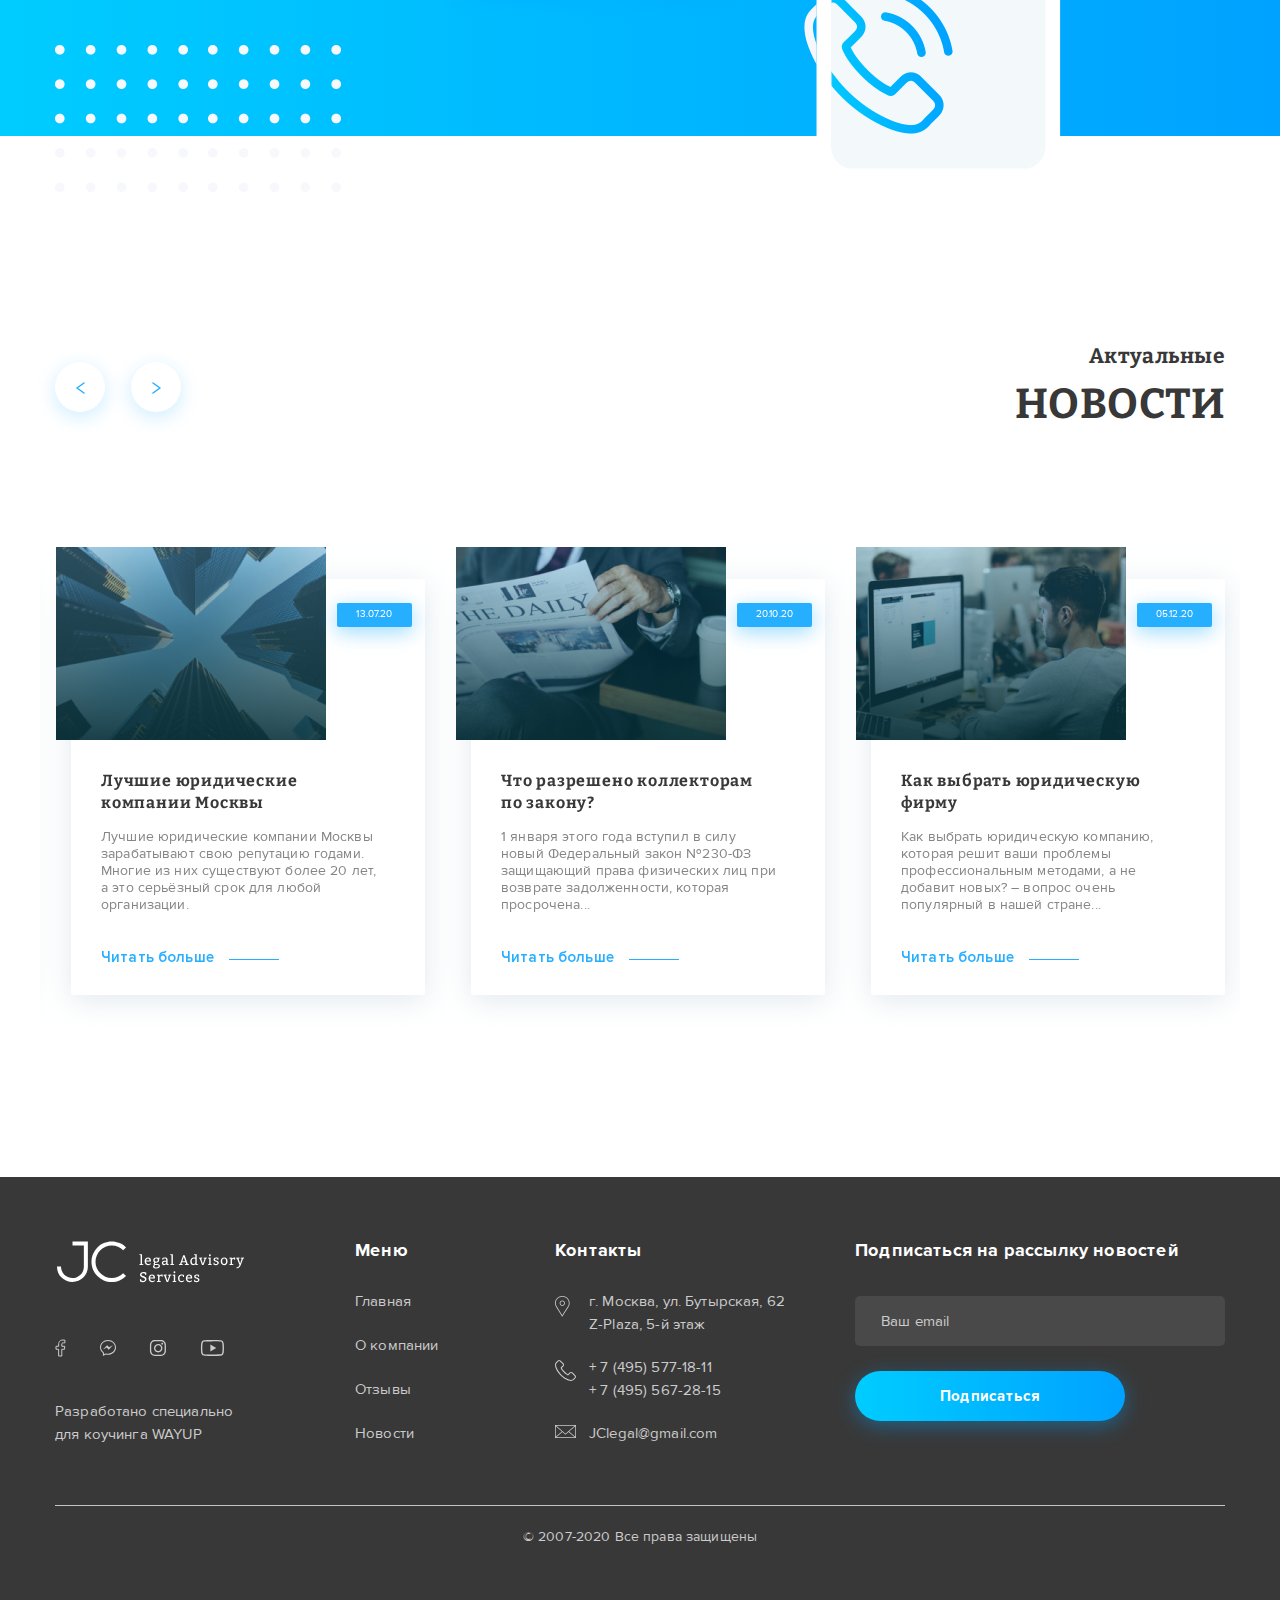
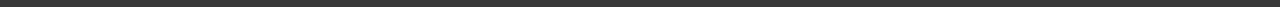
==== commit 67152c8e: "Update index.html" ====
--- a/index.html
+++ b/index.html
@@ -492,74 +492,6 @@
                 </div>
             </div>
             <!-- Slider END -->
-            <!-- <div class="row">
-                <div class="col-lg-6 col-xl-4">
-                    <div class="card mx-auto mx-xl-0 ml-xl-auto">
-                        <div class="card__pic">
-                            <img src="img/illustrative-photo-5.png" alt="Иллюстративное фото" class="card__img">
-                            <div class="card__overlay overlay"></div>
-                        </div>
-                        <div class="card__badge position-absolute text-center">
-                            13.07.20
-                        </div>
-                        <div class="card__content">
-                            <h6 class="card__title">
-                                Лучшие юридические компании Москвы
-                            </h6>
-                            <p class="card__text">
-                                Лучшие юридические компании Москвы зарабатывают свою репутацию годами. Многие из них существуют более 20 лет, а это серьёзный срок для любой организации.
-                            </p>
-                            <a href="#" class="card__link more">
-                                Читать больше
-                            </a>
-                        </div>
-                    </div>
-                </div>
-                <div class="col-6 col-xl-4 d-none d-lg-block">
-                    <div class="card mx-auto mx-xl-0 ml-xl-auto">
-                        <div class="card__pic">
-                            <img src="img/illustrative-photo-6.png" alt="Иллюстративное фото" class="card__img">
-                            <div class="card__overlay overlay"></div>
-                        </div>
-                        <div class="card__badge position-absolute text-center">
-                            20.10.20
-                        </div>
-                        <div class="card__content">
-                            <h6 class="card__title">
-                                Что разрешено коллекторам по закону?
-                            </h6>
-                            <p class="card__text">
-                                1 января этого года вступил в силу новый Федеральный закон №230-ФЗ защищающий права физических лиц при возврате задолженности, которая просрочена...
-                            </p>
-                            <a href="#" class="card__link more">
-                                Читать больше
-                            </a>
-                        </div>
-                    </div>
-                </div>
-                <div class="col-4 d-none d-xl-block">
-                    <div class="card mx-auto mx-xl-0 ml-xl-auto">
-                        <div class="card__pic">
-                            <img src="img/illustrative-photo-7.png" alt="Иллюстративное фото" class="card__img">
-                            <div class="card__overlay overlay"></div>
-                        </div>
-                        <div class="card__badge position-absolute text-center">
-                            05.12.20
-                        </div>
-                        <div class="card__content">
-                            <h6 class="card__title">
-                                Как выбрать юридическую фирму
-                            </h6>
-                            <p class="card__text">
-                                Как выбрать юридическую компанию, которая решит ваши проблемы профессиональным методами, а не добавит новых? – вопрос очень популярный в нашей стране...
-                            </p>
-                            <a href="#" class="card__link more">
-                                Читать больше
-                            </a>
-                        </div>
-                    </div>
-                </div>
-            </div> -->
         </div>
     </section>
     <!-- News END -->
@@ -776,4 +708,4 @@
     <!-- Main JS -->
     <script src="js/main.js"></script>
 </body>
-</html>+</html>
--- a/css/main.css
+++ b/css/main.css
@@ -0,0 +1,2117 @@
+/* ------ Connecting Fonts ------ */
+
+@font-face {
+    font-family: 'Bitter Regular';
+    src: url('../fonts/Bitter-Regular/Bitter-Regular.eot'); /* IE9 Compat Modes */
+    src: url('../fonts/Bitter-Regular/Bitter-Regular.eot?#iefix') format('embedded-opentype'), /* IE6-IE8 */
+         url('../fonts/Bitter-Regular/Bitter-Regular.woff2') format('woff2'), /* Super Modern Browsers */
+         url('../fonts/Bitter-Regular/Bitter-Regular.woff') format('woff'), /* Pretty Modern Browsers */
+         url('../fonts/Bitter-Regular/Bitter-Regular.ttf')  format('truetype'), /* Safari, Android, iOS */
+         url('../fonts/Bitter-Regular/Bitter-Regular.svg#Bitter-Regular') format('svg'); /* Legacy iOS */
+}
+
+@font-face {
+    font-family: 'Bitter Bold';
+    src: url('../fonts/Bitter-Bold/Bitter-Bold.eot'); /* IE9 Compat Modes */
+    src: url('../fonts/Bitter-Bold/Bitter-Bold.eot?#iefix') format('embedded-opentype'), /* IE6-IE8 */
+         url('../fonts/Bitter-Bold/Bitter-Bold.woff2') format('woff2'), /* Super Modern Browsers */
+         url('../fonts/Bitter-Bold/Bitter-Bold.woff') format('woff'), /* Pretty Modern Browsers */
+         url('../fonts/Bitter-Bold/Bitter-Bold.ttf')  format('truetype'), /* Safari, Android, iOS */
+         url('../fonts/Bitter-Bold/Bitter-Bold.svg#Bitter-Bold') format('svg'); /* Legacy iOS */
+}
+
+@font-face {
+    font-family: 'Geometrica Sans Regular';
+    src: url('../fonts/GeometricaSans-Regular/GeometricaSans-Regular.eot'); /* IE9 Compat Modes */
+    src: url('../fonts/GeometricaSans-Regular/GeometricaSans-Regular.eot?#iefix') format('embedded-opentype'), /* IE6-IE8 */
+         url('../fonts/GeometricaSans-Regular/GeometricaSans-Regular.woff2') format('woff2'), /* Super Modern Browsers */
+         url('../fonts/GeometricaSans-Regular/GeometricaSans-Regular.woff') format('woff'), /* Pretty Modern Browsers */
+         url('../fonts/GeometricaSans-Regular/GeometricaSans-Regular.ttf')  format('truetype'), /* Safari, Android, iOS */
+         url('../fonts/GeometricaSans-Regular/GeometricaSans-Regular.svg#GeometricaSans-Regular') format('svg'); /* Legacy iOS */
+}
+
+@font-face {
+    font-family: 'Proxima Nova T-Thin';
+    src: url('../fonts/ProximaNovaT-Thin/ProximaNovaT-Thin.eot'); /* IE9 Compat Modes */
+    src: url('../fonts/ProximaNovaT-Thin/ProximaNovaT-Thin.eot?#iefix') format('embedded-opentype'), /* IE6-IE8 */
+         url('../fonts/ProximaNovaT-Thin/ProximaNovaT-Thin.woff2') format('woff2'), /* Super Modern Browsers */
+         url('../fonts/ProximaNovaT-Thin/ProximaNovaT-Thin.woff') format('woff'), /* Pretty Modern Browsers */
+         url('../fonts/ProximaNovaT-Thin/ProximaNovaT-Thin.ttf')  format('truetype'), /* Safari, Android, iOS */
+         url('../fonts/ProximaNovaT-Thin/ProximaNovaT-Thin.svg#ProximaNovaT-Thin') format('svg'); /* Legacy iOS */
+}
+
+@font-face {
+    font-family: 'Proxima Nova Regular';
+    src: url('../fonts/ProximaNova-Regular/ProximaNova-Regular.eot'); /* IE9 Compat Modes */
+    src: url('../fonts/ProximaNova-Regular/ProximaNova-Regular.eot?#iefix') format('embedded-opentype'), /* IE6-IE8 */
+         url('../fonts/ProximaNova-Regular/ProximaNova-Regular.woff2') format('woff2'), /* Super Modern Browsers */
+         url('../fonts/ProximaNova-Regular/ProximaNova-Regular.woff') format('woff'), /* Pretty Modern Browsers */
+         url('../fonts/ProximaNova-Regular/ProximaNova-Regular.ttf')  format('truetype'), /* Safari, Android, iOS */
+         url('../fonts/ProximaNova-Regular/ProximaNova-Regular.svg#ProximaNova-Regular') format('svg'); /* Legacy iOS */
+}
+
+@font-face {
+    font-family: 'Proxima Nova Semibold';
+    src: url('../fonts/ProximaNova-Semibold/ProximaNova-Semibold.eot'); /* IE9 Compat Modes */
+    src: url('../fonts/ProximaNova-Semibold/ProximaNova-Semibold.eot?#iefix') format('embedded-opentype'), /* IE6-IE8 */
+         url('../fonts/ProximaNova-Semibold/ProximaNova-Semibold.woff2') format('woff2'), /* Super Modern Browsers */
+         url('../fonts/ProximaNova-Semibold/ProximaNova-Semibold.woff') format('woff'), /* Pretty Modern Browsers */
+         url('../fonts/ProximaNova-Semibold/ProximaNova-Semibold.ttf')  format('truetype'), /* Safari, Android, iOS */
+         url('../fonts/ProximaNova-Semibold/ProximaNova-Semibold.svg#ProximaNova-Semibold') format('svg'); /* Legacy iOS */
+}
+
+@font-face {
+    font-family: 'Proxima Nova Bold';
+    src: url('../fonts/ProximaNova-Bold/ProximaNova-Bold.eot'); /* IE9 Compat Modes */
+    src: url('../fonts/ProximaNova-Bold/ProximaNova-Bold.eot?#iefix') format('embedded-opentype'), /* IE6-IE8 */
+         url('../fonts/ProximaNova-Bold/ProximaNova-Bold.woff2') format('woff2'), /* Super Modern Browsers */
+         url('../fonts/ProximaNova-Bold/ProximaNova-Bold.woff') format('woff'), /* Pretty Modern Browsers */
+         url('../fonts/ProximaNova-Bold/ProximaNova-Bold.ttf')  format('truetype'), /* Safari, Android, iOS */
+         url('../fonts/ProximaNova-Bold/ProximaNova-Bold.svg#/ProximaNova-Bold') format('svg'); /* Legacy iOS */
+}
+
+/* ------ Specification ------ */
+
+body {
+    font-family: 'Proxima Nova Regular', sans-serif;
+    font-size: 14px;
+    letter-spacing: 0.01em;
+    color: #383838;
+    min-width: 320px;
+}
+
+p {
+    margin: 0;
+}
+
+a, a:hover, a:active {
+    text-decoration: none;
+}
+
+a, button, button:focus, input, input:focus {
+    outline: none;
+}
+
+a, button, li, .btn, ::before {
+    transition: all 0.5s ease;
+}
+
+ul,li {
+    display: block;
+    padding: 0;
+    margin: 0;
+}
+
+h1, h2, h3, h4, h5, h6 {
+    padding: 0;
+    margin: 0;
+}
+
+h2 {
+    font-family: 'Bitter Bold', serif;
+    font-size: 42px;
+    line-height: 130%;
+    letter-spacing: 0.01em;
+    text-transform: uppercase;
+}
+
+h3 {
+    font-family: 'Bitter Bold', serif;
+    font-size: 26px;
+    line-height: 140%;
+    letter-spacing: 0.04em;
+}
+
+h4 {
+    font-family: 'Bitter Regular', serif;
+    font-size: 22px;
+    line-height: 120%;
+}
+
+h5 {
+    font-size: 18px;
+}
+
+h6 {
+    font-family: 'Bitter Bold', serif;
+    font-size: 16px;
+    line-height: 132%;
+    letter-spacing: 0.05em;
+}
+
+.btn {
+    background: linear-gradient(90deg, #00CCFF 0%, #00A2FF 100%);
+    box-shadow: 0px 5px 20px rgba(0, 163, 255, 0.4);
+    border-radius: 30px;
+    border: none;
+    font-family: 'Proxima Nova Bold', sans-serif;
+    font-size: 15px;
+    line-height: 150%;
+    letter-spacing: 0.01em;
+    color: #FFFFFF;
+    width: 270px;
+    padding: 14px 0;
+    display: block;
+}
+
+.btn:focus {
+    box-shadow: none;
+}
+
+.btn:hover {
+    color: #fff;
+    box-shadow: 0px 5px 7px rgba(0, 163, 255, 0.4);
+}
+
+.btn:active {
+    box-shadow: none;
+}
+
+.section-subtitle {
+    font-size: 21px;
+    line-height: 130%;
+    text-transform: none;
+    display: block;
+    margin-bottom: 6px;
+}
+
+.section-text {
+    font-family: 'Proxima Nova Regular', sans-serif;
+    font-size: 17px;
+    line-height: 142%;
+}
+
+.section-text p:not(:last-child) {
+    margin-bottom: 1.5em;
+}
+
+.card {
+    box-shadow: 0px 5px 30px rgba(206, 218, 228, 0.6);
+    border: none;
+}
+
+.card__text {
+    line-height: 122%;
+    color: #858585;
+}
+
+.card__badge {
+    font-size: 10px;
+    line-height: 132%;
+    color: #fff;
+    background: #26AFFF;
+    box-shadow: 0px 5px 20px rgba(0, 163, 255, 0.4);
+    border-radius: 2px;
+    padding: 5px 0;
+    width: 75px;
+}
+
+.overlay {
+    width: 100%;
+    height: 100%;
+    position: absolute;
+    top: 0;
+    left: 0;
+    background: linear-gradient(1.19deg, #062B31 -15.8%, rgba(6, 43, 49, 0) 99.03%), rgba(0, 181, 255, 0.2);
+}
+
+.more {
+    font-family: 'Proxima Nova Semibold', sans-serif;
+    font-size: 15px;
+    line-height: 100%;
+    color: #26AFFF;
+}
+
+.more:after {
+    content: '';
+    display: block;
+    width: 50px;
+    height: 1px;
+    background: #26AFFF;
+    position: absolute;
+    top: 9px;
+    right: -65px;
+}
+
+.more:hover {
+    color: #2397db;
+}
+
+.more:active {
+    opacity: 0.5;
+}
+
+.btn-clouse {
+    background: transparent;
+    border: none;
+    font-family: 'Proxima Nova Semibold', sans-serif;
+    font-size: 26px;
+    line-height: 100%;
+    color: #858585;
+    width: 44px;
+    height: 44px;
+    padding: 0;
+    text-align: center;
+}
+
+.btn-clouse:hover {
+    text-shadow: 0px 5px 20px rgb(0, 163, 255, 0.4);
+    color: #26AFFF;
+}
+
+/* ------ Preloader ------ */
+
+#page-preloader {
+    position: fixed;
+    left: 0;
+    top: 0;
+    right: 0;
+    bottom: 0;
+    background: #fbfdfc;
+    z-index: 100500;
+    display: flex;
+    justify-content: center;
+    align-items: center;
+}
+
+.cssload-thecube {
+	width: 73px;
+	height: 73px;
+	position: relative;
+	transform: rotateZ(45deg);
+		-o-transform: rotateZ(45deg);
+		-ms-transform: rotateZ(45deg);
+		-webkit-transform: rotateZ(45deg);
+		-moz-transform: rotateZ(45deg);
+}
+.cssload-thecube .cssload-cube {
+	position: relative;
+	transform: rotateZ(45deg);
+		-o-transform: rotateZ(45deg);
+		-ms-transform: rotateZ(45deg);
+		-webkit-transform: rotateZ(45deg);
+		-moz-transform: rotateZ(45deg);
+}
+.cssload-thecube .cssload-cube {
+	float: left;
+	width: 50%;
+	height: 50%;
+	position: relative;
+	transform: scale(1.1);
+		-o-transform: scale(1.1);
+		-ms-transform: scale(1.1);
+		-webkit-transform: scale(1.1);
+		-moz-transform: scale(1.1);
+}
+.cssload-thecube .cssload-cube:before {
+	content: "";
+	position: absolute;
+	top: 0;
+	left: 0;
+	width: 100%;
+	height: 100%;
+	background-color: rgb(43,160,199);
+	animation: cssload-fold-thecube 2.76s infinite linear both;
+		-o-animation: cssload-fold-thecube 2.76s infinite linear both;
+		-ms-animation: cssload-fold-thecube 2.76s infinite linear both;
+		-webkit-animation: cssload-fold-thecube 2.76s infinite linear both;
+		-moz-animation: cssload-fold-thecube 2.76s infinite linear both;
+	transform-origin: 100% 100%;
+		-o-transform-origin: 100% 100%;
+		-ms-transform-origin: 100% 100%;
+		-webkit-transform-origin: 100% 100%;
+		-moz-transform-origin: 100% 100%;
+}
+.cssload-thecube .cssload-c2 {
+	transform: scale(1.1) rotateZ(90deg);
+		-o-transform: scale(1.1) rotateZ(90deg);
+		-ms-transform: scale(1.1) rotateZ(90deg);
+		-webkit-transform: scale(1.1) rotateZ(90deg);
+		-moz-transform: scale(1.1) rotateZ(90deg);
+}
+.cssload-thecube .cssload-c3 {
+	transform: scale(1.1) rotateZ(180deg);
+		-o-transform: scale(1.1) rotateZ(180deg);
+		-ms-transform: scale(1.1) rotateZ(180deg);
+		-webkit-transform: scale(1.1) rotateZ(180deg);
+		-moz-transform: scale(1.1) rotateZ(180deg);
+}
+.cssload-thecube .cssload-c4 {
+	transform: scale(1.1) rotateZ(270deg);
+		-o-transform: scale(1.1) rotateZ(270deg);
+		-ms-transform: scale(1.1) rotateZ(270deg);
+		-webkit-transform: scale(1.1) rotateZ(270deg);
+		-moz-transform: scale(1.1) rotateZ(270deg);
+}
+.cssload-thecube .cssload-c2:before {
+	animation-delay: 0.35s;
+		-o-animation-delay: 0.35s;
+		-ms-animation-delay: 0.35s;
+		-webkit-animation-delay: 0.35s;
+		-moz-animation-delay: 0.35s;
+}
+.cssload-thecube .cssload-c3:before {
+	animation-delay: 0.69s;
+		-o-animation-delay: 0.69s;
+		-ms-animation-delay: 0.69s;
+		-webkit-animation-delay: 0.69s;
+		-moz-animation-delay: 0.69s;
+}
+.cssload-thecube .cssload-c4:before {
+	animation-delay: 1.04s;
+		-o-animation-delay: 1.04s;
+		-ms-animation-delay: 1.04s;
+		-webkit-animation-delay: 1.04s;
+		-moz-animation-delay: 1.04s;
+}
+
+
+
+@keyframes cssload-fold-thecube {
+	0%, 10% {
+		transform: perspective(136px) rotateX(-180deg);
+		opacity: 0;
+	}
+	25%,
+				75% {
+		transform: perspective(136px) rotateX(0deg);
+		opacity: 1;
+	}
+	90%,
+				100% {
+		transform: perspective(136px) rotateY(180deg);
+		opacity: 0;
+	}
+}
+
+@-o-keyframes cssload-fold-thecube {
+	0%, 10% {
+		-o-transform: perspective(136px) rotateX(-180deg);
+		opacity: 0;
+	}
+	25%,
+				75% {
+		-o-transform: perspective(136px) rotateX(0deg);
+		opacity: 1;
+	}
+	90%,
+				100% {
+		-o-transform: perspective(136px) rotateY(180deg);
+		opacity: 0;
+	}
+}
+
+@-ms-keyframes cssload-fold-thecube {
+	0%, 10% {
+		-ms-transform: perspective(136px) rotateX(-180deg);
+		opacity: 0;
+	}
+	25%,
+				75% {
+		-ms-transform: perspective(136px) rotateX(0deg);
+		opacity: 1;
+	}
+	90%,
+				100% {
+		-ms-transform: perspective(136px) rotateY(180deg);
+		opacity: 0;
+	}
+}
+
+@-webkit-keyframes cssload-fold-thecube {
+	0%, 10% {
+		-webkit-transform: perspective(136px) rotateX(-180deg);
+		opacity: 0;
+	}
+	25%,
+				75% {
+		-webkit-transform: perspective(136px) rotateX(0deg);
+		opacity: 1;
+	}
+	90%,
+				100% {
+		-webkit-transform: perspective(136px) rotateY(180deg);
+		opacity: 0;
+	}
+}
+
+@-moz-keyframes cssload-fold-thecube {
+	0%, 10% {
+		-moz-transform: perspective(136px) rotateX(-180deg);
+		opacity: 0;
+	}
+	25%,
+				75% {
+		-moz-transform: perspective(136px) rotateX(0deg);
+		opacity: 1;
+	}
+	90%,
+				100% {
+		-moz-transform: perspective(136px) rotateY(180deg);
+		opacity: 0;
+	}
+}
+
+/* ------------------ Main ------------------ */
+
+/* ------ First Screen ------ */
+
+.header {
+    background: #F7F8FC url('../img/first-bg.jpg') no-repeat center top / cover;
+}
+
+.navigation {
+    padding: 15px 0;
+    background: #FAFBFC;
+    box-shadow: 0px 5px 30px rgba(206, 218, 228, 0.6);
+    z-index: 2;
+}
+
+.navigation.active {
+    position: fixed;
+    top: 0;
+    left: 0;
+    width: 100%;
+}
+
+.logo {
+    width: max-content;
+}
+
+.logo:hover {
+    box-shadow: 0px 5px 7px rgb(0 163 255 / 40%);
+}
+
+.logo:active {
+    box-shadow: none;
+}
+
+.navigation .menu__link {
+    font-family: 'Proxima Nova Semibold', sans-serif;
+    font-size: 16px;
+    line-height: 140%;
+    color: #383838;
+    padding: 0 20px 33px;
+    border-bottom: 2px solid transparent;
+}
+
+.navigation .menu__link.active {
+    color: #26AFFF;
+    border-color: #26AFFF;
+}
+
+.navigation .menu__link:hover {
+    color: #26AFFF;
+}
+
+.navigation .menu__link:active {
+    border-color: #26AFFF;
+}
+
+.feedback {
+    width: 209px;
+}
+
+.feedback__btn {
+    width: 45px;
+    height: 45px;
+    background: linear-gradient(90deg, #00CCFF 0%, #00A2FF 100%);
+    box-shadow: 0px 5px 20px rgba(0, 163, 255, 0.4);
+    border: none;
+}
+
+.feedback__btn:hover {
+    box-shadow: 0px 5px 7px rgba(0, 163, 255, 0.4);
+}
+
+.feedback__btn:active {
+    box-shadow: none;
+}
+
+.feedback__icon {
+    padding-bottom: 1px;
+}
+
+.feedback__link {
+    font-size: 17px;
+    line-height: 140%;
+}
+
+.feedback__link:first-child {
+    font-family: 'Proxima Nova Bold', sans-serif;
+    color: #26AFFF;
+    margin-bottom: 1px;
+}
+
+.feedback__link:first-child:hover {
+    color: #37a1de;
+}
+
+.feedback__link:first-child:active {
+    opacity: 0.5;
+}
+
+.feedback__link:last-child {
+    font-family: 'Proxima Nova Regular', sans-serif;
+    color: #383838;
+    position: relative;
+}
+
+.feedback__link:last-child::after {
+    content: '';
+    right: 0;
+    width: 0%;
+    height: 1px;
+    transition: all 0.4s ease;
+    display: block;
+    background: #383838;
+    position: absolute;
+}
+
+.feedback__link:last-child:hover::after {
+    width: 100%;
+    left: 0;
+}
+
+.feedback__link:last-child:active {
+    opacity: 0.5;
+}
+
+.menu-hamburger {
+    cursor: pointer;
+}
+
+.main {
+    padding: 112px 0 550px;
+}
+
+.offer__title {
+    font-family: 'Bitter Bold', serif;
+    font-size: 50px;
+    line-height: 100%;
+    letter-spacing: 0.03em;
+    text-transform: uppercase;
+}
+
+.offer__subtitle {
+    font-family: 'Bitter Regular', serif;
+    font-size: 25px;
+    line-height: 140%;
+    letter-spacing: 0.025em;
+    text-transform: none;
+    display: block;
+    margin-bottom: 10px;
+}
+
+.offer__text {
+    font-size: 17px;
+    line-height: 142%;
+    letter-spacing: normal;
+    max-width: 570px;
+    margin: 23px 0 30px;
+}
+
+/* ------ Consultation ------ */
+
+.consultation {
+    padding: 187px 0 100px;
+}
+
+.consultation:before {
+    content: '';
+    display: block;
+    width: 72%;
+    height: 378px;
+    background: #F3F9FB;
+    position: absolute;
+    top: 150px;
+    right: 0;
+}
+
+.consultation .help {
+    max-width: 300px;
+}
+
+.help__title {
+    max-width: 293px;
+    margin-bottom: 14px;
+}
+
+.cards {
+    padding-top: 13px;
+}
+
+.consultation .card {
+    padding: 106px 18px 30px;
+    max-width: 233px;
+    border-radius: 5px;
+}
+
+.card_startup {
+    background: #fff url('../img/rocket.png') no-repeat center 16%;
+}
+
+.card_freelance {
+    background: #fff url('../img/workspace.png') no-repeat center 17%;
+}
+
+.card_business {
+    background: #fff url('../img/brain.png') no-repeat center 16%;
+}
+
+.consultation .card__title {
+    font-family: 'Bitter Bold', serif;
+    line-height: 100%;
+    letter-spacing: 0.04em;
+}
+
+.consultation .card__text {
+    margin-top: 14px;
+    min-height: 110px;
+}
+
+.btn-consultation {
+    position: absolute;
+    bottom: 43px;
+    left: 44px;
+}
+
+/* ------ Cases ------ */
+
+.cases {
+    padding: 101px 0 152px;
+}
+
+.cases .section-header {
+    margin-bottom: 86px;
+}
+
+.cases .section-title {
+    margin-bottom: 14px;
+}
+
+.tabs {
+    box-shadow: 0px 5px 30px rgba(206, 218, 228, 0.6);
+    max-width: 470px;
+    border-radius: 5px;
+}
+
+.tabs__item {
+    font-family: 'Proxima Nova Semibold', sans-serif;
+    font-size: 16px;
+    line-height: 55px;
+    color: #858585;
+    flex-basis: 156px;
+    position: relative;
+    cursor: pointer;
+}
+
+.tabs__item:before {
+    content: '';
+    display: block;
+    width: 100%;
+    height: 100%;
+    background: linear-gradient(90deg, #00CCFF 0%, #00A2FF 100%);
+    position: absolute;
+    top: 0;
+    left: 0;
+    z-index: -1;
+    opacity: 0;
+}
+
+.tabs__item:nth-child(2) {
+    margin: 0 1px;
+}
+
+.tabs__item:first-child::before {
+    border-radius: 5px 0px 0px 5px;
+}
+
+.tabs__item:last-child::before {
+    border-radius: 0px 5px 5px 0px;
+}
+
+.tabs__item:not(:last-child):after {
+    content: '';
+    display: block;
+    width: 1px;
+    height: 24px;
+    background: #DEE6E9;
+    position: absolute;
+    bottom: 50%;
+    transform: translateY(50%);
+    right: -1px;
+}
+
+.tabs__item.active {
+    color: #fff;
+}
+
+.tabs__item.active:before {
+    opacity: 1;
+}
+
+.tabs__item:hover {
+    color: #fff;
+}
+
+.tabs__item:hover:before {
+    opacity: 1;
+}
+
+.tab-content {
+    display: none;
+}
+
+.tab-content.active {
+    display: block;
+}
+
+.case {
+    margin-bottom: 60px;
+}
+
+.case__title {
+    letter-spacing: 0.02em;
+    padding-top: 59px;
+    max-width: 185px;
+}
+
+.case__pic {
+    position: relative;
+}
+
+.case__pic::before {
+    content: '';
+    display: block;
+    width: 290px;
+    height: 100%;
+    background: #F3F9FB;
+    position: absolute;
+    top: 0;
+    left: -120px;
+    z-index: -1;
+}
+
+.case__img {
+    width: 370px;
+    height: 370px;
+    object-fit: cover;
+}
+
+.case__link {
+    position: absolute;
+    bottom: 25px;
+    left: 25px;
+}
+
+/* ------ Connection ------ */
+
+.connection {
+    padding: 86px 0 144px;
+    background: linear-gradient(90deg, #00CCFF 0%, #00A2FF 100%);
+}
+
+.connection-block {
+    position: relative;
+}
+
+.connection-block__offer {
+    max-width: 670px;
+}
+
+.connection-block__title {
+    color: #fff;
+    margin-bottom: 33px;
+}
+
+.connection-block__btn {
+    background: #fff;
+    color: #26AFFF;
+}
+
+.connection-block__btn:hover {
+    color: #38383899;
+    box-shadow: 0px 5px 7px rgba(0, 163, 255, 0.4);
+}
+
+.connection-block__btn:active {
+    box-shadow: none;
+}
+
+.connection-block__scene {
+    top: 0;
+    left: 0;
+}
+
+.connection-block__decor {
+    background: url('../img/decor.png') no-repeat bottom left;
+    width: 286px;
+    height: 147px;
+    position: absolute;
+    bottom: -200px;
+    left: 0;
+}
+
+.connection-block__img {
+    background: url('../img/tel.png') no-repeat center / contain;
+    width: 421px;
+    height: 495px;
+    position: absolute;
+    top: -147px;
+    right: 0;
+}
+
+/* ------ News ------ */
+
+.news {
+    padding: 207px 0 150px;
+}
+
+.news .section-header {
+    margin-bottom: 116px;
+}
+
+.controls {
+    width: 126px;
+}
+
+.controls__btn {
+    width: 50px;
+    height: 50px;
+    background: #fff;
+    box-shadow: 0px 5px 20px rgba(0, 163, 255, 0.2);
+    border: none;
+}
+
+.controls__item:last-child .controls__img {
+    transform: rotate(-180deg);
+}
+
+.controls__btn:hover {
+    background: #fff;
+    box-shadow: 0px 5px 20px rgba(0, 163, 255, 0.4);
+}
+
+.controls__btn:active {
+    box-shadow: none;
+}
+
+.swiper-container {
+    width: unset;
+    height: auto;
+    margin-left: -15px;
+    margin-right: -15px;
+}
+
+.swiper-slide {
+    min-height: 480px;
+    display: flex;
+    align-items: center;
+    justify-content: flex-end;
+    padding: 0 15px;
+}
+
+.news .card {
+    position: relative;
+    border-radius: 2px;
+    max-width: 354px;
+}
+
+.news .card__pic {
+    position: absolute;
+    top: -32px;
+    left: -15px;
+}
+
+.news .card__img {
+    width: 270px;
+    height: 193px;
+    object-fit: cover;
+}
+
+.news .card__overlay {
+    width: 100%;
+    height: 100%;
+    position: absolute;
+    top: 0;
+    left: 0;
+    background: linear-gradient(1.19deg, #062B31 -15.8%, rgba(6, 43, 49, 0) 99.03%), rgba(0, 181, 255, 0.2);
+}
+
+.news .card__badge {
+    top: 24px;
+    right: 13px;
+}
+
+.news .card__content {
+    padding: 191px 48px 27px 30px;
+}
+
+.news .card__title {
+    max-width: 254px;
+}
+
+.news .card__text {
+    margin: 15px 0 34px;
+}
+
+.card__link {
+    position: relative;
+}
+
+.card__link:after {
+    top: 11px;
+}
+
+/* ------ Footer ------ */
+
+.footer {
+    padding: 60px 0;
+    background: #383838;
+    color: #cccccc;
+}
+
+.socials {
+    width: 169px;
+    margin-top: 39px;
+}
+
+.socials__link:hover {
+    transform: rotate(360deg);
+}
+
+.socials__link:active {
+    opacity: 0.5;
+}
+
+.footer-title {
+    font-family: 'Proxima Nova Bold', sans-serif;
+    line-height: 152%;
+    color: #fff;
+    letter-spacing: 0.01em;
+    margin-bottom: 25px;
+}
+
+.form .footer-title {
+    margin-bottom: 31px;
+}
+
+.footer .menu__link, .footer .contacts__link {
+    font-size: 15px;
+    line-height: 154%;
+    color: #cccccc;
+}
+
+.footer .menu__link:hover, .footer .contacts__link:hover {
+    text-shadow: 0px 5px 20px rgba(0, 163, 255, 0.4);
+    color: #00CCFF;
+}
+
+.footer .menu__link:active, .footer .contacts__link:active {
+    text-shadow: none;
+}
+
+.footer .menu__item:not(:last-child) {
+    margin-bottom: 21px;
+}
+
+.contacts {
+    max-width: 240px;
+}
+
+.contacts__item {
+    padding-left: 34px;
+}
+
+.contacts__item:not(:last-child) {
+    margin-bottom: 20px;
+}
+
+.contacts__item_location {
+    background: url('../img/mark.svg') no-repeat left 25%;
+}
+
+.contacts__item_phones {
+    background: url('../img/phone-regular.svg') no-repeat left 16%;
+}
+
+.contacts__item_mail {
+    background: url('../img/mail.svg') no-repeat left 30%;
+}
+
+.form__input {
+    font-family: 'Proxima Nova Regular', sans-serif;
+    font-size: 15px;
+    line-height: 100%;
+    letter-spacing: 0.01em;
+    color: #cccccc;
+    border: none;
+    width: 100%;
+    max-width: 370px;
+    padding: 16px 26px;
+    background: #494949;
+    border-radius: 5px;
+    margin-bottom: 25px;
+}
+
+.form__input::placeholder {
+    font-family: 'Proxima Nova Regular', sans-serif;
+    font-size: 15px;
+    line-height: 100%;
+    letter-spacing: 0.01em;
+    color: #cccccc;
+}
+
+.form__input::-webkit-input-placeholder {
+    font-family: 'Proxima Nova Regular', sans-serif;
+    font-size: 15px;
+    line-height: 100%;
+    letter-spacing: 0.01em;
+    color: #cccccc;
+}
+
+.form__input:-ms-input-placeholder {
+    font-family: 'Proxima Nova Regular', sans-serif;
+    font-size: 15px;
+    line-height: 100%;
+    letter-spacing: 0.01em;
+    color: #cccccc;
+}
+
+.form__input::-moz-placeholder {
+    font-family: 'Proxima Nova Regular', sans-serif;
+    font-size: 15px;
+    line-height: 100%;
+    letter-spacing: 0.01em;
+    color: #cccccc;
+}
+
+.form__input:-moz-placeholder {
+    font-family: 'Proxima Nova Regular', sans-serif;
+    font-size: 15px;
+    line-height: 100%;
+    letter-spacing: 0.01em;
+    color: #cccccc;
+}
+
+.form__input:focus::-webkit-input-placeholder {
+    color: #fff;
+}
+
+.form__input:focus:-moz-placeholder {
+    color: #fff;
+}
+
+.form__input:focus:-ms-input-placeholder {
+    color: #fff;
+}
+
+.details {
+    position: absolute;
+    top: -45px;
+    left: 15px;
+    max-width: 200px;
+    font-size: 15px;
+    line-height: 154%;
+}
+
+.copyright {
+    border-top: 1px solid #C4C4C4;
+    padding-top: 20px;
+    margin-top: 60px;
+}
+
+/* ------ Modal Window ------ */
+
+.modal-window {
+    width: 100%;
+    height: 100vh;
+    background: rgba(0, 0, 0, 0.3);
+    display: none;
+    justify-content: center;
+    align-items: center;
+    position: fixed;
+    top: 0;
+    left: 0;
+    z-index: 2;
+}
+
+.modal-window__form {
+    width: 600px;
+    padding: 83px 70px 82px;
+    background: #FFFFFF;
+    border-radius: 5px;
+}
+
+.modal-window__btn:first-child {
+    position: absolute;
+    top: 0;
+    right: 0;
+}
+
+.modal-window__text {
+    font-size: 16px;
+    line-height: 130%;
+    color: #858585;
+    max-width: 440px;
+    margin: 15px 0 20px;
+}
+
+.modal-window__item:nth-of-type(1) {
+    margin-bottom: 20px;
+}
+
+.modal-window__subtitle {
+    font-family: 'Proxima Nova Bold', sans-serif;
+    font-size: 16px;
+    line-height: 130%;
+    color: #000000;
+    margin-bottom: 5px;
+}
+
+.modal-window__input {
+    border: 1px solid #C3C3C3;
+    border-radius: 3px;
+    background: transparent;
+    width: 100%;
+    height: 50px;
+    padding: 10px;
+}
+
+.modal-window__input:focus {
+    border: 1px solid #26AFFF;
+    box-shadow: 0px 5px 7px rgb(0, 163, 255, 0.4);
+}
+
+.modal-window__btn:last-child {
+    margin-top: 30px;
+    width: 165px;
+}
+
+/* ------ Hamburger ------ */
+
+.hamburger {
+    width: 100%;
+    height: 100vh;
+    background: rgba(0, 0, 0, 0.3);
+    display: none;
+    position: fixed;
+    top: 0;
+    left: 0;
+    z-index: 2;
+}
+
+.hamburger-menu {
+    background: #fff;
+    width: 281px;
+    height: 100%;
+    padding: 42px 0 40px;
+}
+
+.hamburger-menu__wrap {
+    padding: 0 15px 0 20px;
+    margin-bottom: 52px;
+}
+
+.hamburger-menu__link {
+    padding: 15px 31px 16px 20px;
+    margin-bottom: 1px;
+    font-family: 'Proxima Nova Semibold', sans-serif;
+    font-size: 16px;
+    line-height: 150%;
+    letter-spacing: 0.01em;
+    color: #858585;
+    z-index: 0;
+}
+
+.hamburger-menu__link:before {
+    content: '';
+    display: block;
+    width: 100%;
+    height: 100%;
+    background: linear-gradient(90deg, #00CCFF 0%, #00A2FF 100%);
+    position: absolute;
+    top: 0;
+    left: 0;
+    z-index: -1;
+    opacity: 0;
+}
+
+.hamburger-menu__item:not(:last-child) .hamburger-menu__link:after {
+    content: '';
+    display: block;
+    width: 75px;
+    height: 1px;
+    background: #DEE6E9;
+    position: absolute;
+    bottom: -1px;
+    left: 20px;
+}
+
+.hamburger-menu__link.active {
+    color: #fff;
+}
+
+.hamburger-menu__link.active::before {
+    opacity: 1;
+}
+
+.hamburger-menu__link:hover {
+    color: #fff;
+}
+
+.hamburger-menu__link:hover::before {
+    opacity: 1;
+}
+
+.hamburger-menu__link:active {
+    color: #fff;
+}
+
+.hamburger-menu__link:active::before {
+    opacity: 1;
+}
+
+/* ------------------ About ------------------ */
+
+/* ------ First Screen ------ */
+
+.nav {
+    background: #383838;
+    color: #fff;
+    padding: 48px 0 47px;
+}
+
+.nav-title {
+    font-family: 'Bitter Bold', serif;
+    font-size: 25px;
+    line-height: 30px;
+    letter-spacing: 0.06em;
+}
+
+.bread-crumbs {
+    font-size: 17px;
+    line-height: 21px;
+    letter-spacing: normal;
+}
+
+.bread-crumbs__link {
+    color: #cccccc;
+    margin-right: 5px;
+}
+
+.bread-crumbs__link:hover {
+    text-shadow: 0px 5px 20px rgb(0, 163, 255, 0.4);
+    color: #00CCFF;
+}
+
+.bread-crumbs__link:active {
+    text-shadow: none;
+}
+
+/* ------ Choice ------ */
+
+.choice {
+    padding: 150px 0;
+}
+
+.pic {
+    position: relative;
+}
+
+.pic__img {
+    width: 670px;
+    max-width: 100%;
+    height: 587px;
+    object-fit: cover;
+}
+
+.about {
+    margin-top: 72px;
+}
+
+.about__title {
+    margin-bottom: 25px;
+}
+
+.director {
+    background: #F3F9FB;
+    padding: 36px 146px 34px 55px;
+    max-width: 525px;
+}
+
+.director__quote {
+    margin-bottom: 15px;
+    font-family: 'Bitter Bold', serif;
+    font-size: 15px;
+    line-height: 154%;
+    letter-spacing: 0.05em;
+}
+
+.director__title {
+    font-family: 'Proxima Nova Bold', sans-serif;
+    font-size: 17px;
+    line-height: 154%;
+    letter-spacing: inherit;
+}
+
+.director__title span {
+    font-family: 'Proxima Nova Regular', sans-serif;
+    font-size: 13px;
+    line-height: 154%;
+    display: block;
+}
+
+.director__img_avatar {
+    left: -65px;
+    top: 35px;
+    width: 94px;
+    height: 94px;
+}
+
+.director__img_signature {
+    right: 0;
+    bottom: 0;
+}
+
+/* ------ Achievements ------ */
+
+.achievements {
+    background: #232323 url('../img/mountains.png') no-repeat center top / cover;
+    padding: 116px 0 150px;
+}
+
+.achievement {
+    margin-bottom: 20px;
+}
+
+.achievement__indicator {
+    width: 252px;
+    height: 252px;
+}
+
+.achievement__img {
+    top: 0;
+    left: 0;
+}
+
+.achievement__number {
+    font-family: 'Proxima Nova T-Thin', sans-serif;
+    font-size: 45px;
+    line-height: 252px;
+    color: rgba(255, 255, 255, 0.8);
+}
+
+.achievement__title {
+    font-size: 15px;
+    line-height: 105%;
+    color: #fff;
+}
+
+/* ------ Team ------ */
+
+.team {
+    padding: 150px 0 110px;
+}
+
+.team .section-title {
+    margin-bottom: 85px;
+}
+
+.employee {
+    margin-bottom: 40px;
+    width: max-content;
+}
+
+.employee__photo {
+    width: 370px;
+    height: 394px;
+    object-fit: cover;
+}
+
+.employee__badge {
+    background: #26AFFF;
+    padding: 9px 0 7px;
+    width: 141px;
+    font-size: 12px;
+    line-height: 150%;
+    color: #fff;
+    right: 0;
+    bottom: 0;
+}
+
+.employee__desc {
+    box-shadow: 0px 5px 30px rgba(206, 218, 228, 0.6);
+    border-radius: 2px;
+    padding: 25px 25px 23px;
+    width: 100%;
+    max-width: 354px;
+}
+
+.employee__title {
+    font-family: 'Bitter Bold', serif;
+    font-size: 15px;
+    line-height: 150%;
+}
+
+.employee__socials {
+    width: 46px;
+}
+
+.employee__link:hover {
+    transform: rotate(360deg);
+}
+
+/* ------------------ Services ------------------ */
+
+/* ------ Services ------ */
+
+.services {
+    padding: 150px 0 120px;
+}
+
+.services .section-header {
+    margin-bottom: 86px;
+}
+
+.services .section-title {
+    margin-bottom: 15px;
+}
+
+.services .section-text {
+    max-width: 481px;
+}
+
+.service {
+    background: #F3F9FB;
+    padding: 50px 60px 50px 40px;
+    margin-bottom: 30px;
+    max-width: 370px;
+}
+
+.service__title {
+    margin-bottom: 38px;
+}
+
+.service__text {
+    font-size: 15px;
+    line-height: 130%;
+    color: #000;
+    min-height: 60px;
+    max-width: 230px;
+}
+
+.service__price {
+    font-family: 'Proxima Nova Bold', sans-serif;
+    font-size: 20px;
+    line-height: 130%;
+    color: #26AFFF;
+    margin: 12px 0 32px;
+}
+
+.service__btn {
+    width: 171px;
+}
+
+.service__img {
+    right: 25px;
+    bottom: 25px;
+}
+
+/* ------------------ Reviews ------------------ */
+
+/* ------ Reviews ------ */
+
+.reviews {
+    padding: 150px 0 90px;
+}
+
+.reviews .section-title {
+    margin-bottom: 80px;
+}
+
+.reviews .card {
+    border-radius: 2px;
+    padding: 60px 100px 60px 245px;
+    max-width: 1030px;
+    margin-bottom: 60px;
+}
+
+.reviews .card__pic {
+    position: absolute;
+    top: 30px;
+    left: -40px;
+    width: fit-content;
+}
+
+.reviews .card__photo {
+    width: 225px;
+    height: 231px;
+    object-fit: cover;
+    border-radius: 2px;
+}
+
+.reviews .card__link {
+    width: 36px;
+    height: 36px;
+    background: #fff url('../img/instagram-blue.svg') no-repeat center;
+    box-shadow: 0px 5px 20px rgba(0, 163, 255, 0.4);
+    border-radius: 3px;
+    right: 10px;
+    bottom: -15px;
+}
+
+.reviews .card__title {
+    font-family: 'Bitter Bold', serif;
+    line-height: 150%;
+    letter-spacing: 0.01em;
+    margin-bottom: 22px;
+}
+
+.reviews .card__text {
+    font-size: 15px;
+    line-height: 154%;
+}
+
+.reviews .card__text p:not(:last-child) {
+    margin-bottom: 1.2em;
+}
+
+.reviews .card__badge {
+    top: 40px;
+    right: 40px;
+}
+
+/* ------------------ Contacts ------------------ */
+
+/* ------ Contacts ------ */
+
+.contacts-content {
+    padding: 150px 0;
+}
+
+.contacts-block {
+    width: 100%;
+    max-width: 372px;
+    padding: 28px 51px 26px;
+    background: #fff;
+    position: absolute;
+    top: 0;
+    right: 15px;
+    z-index: 1;
+}
+
+.contacts-block__title {
+    font-family: 'Bitter Bold', serif;
+    font-size: 22px;
+    line-height: 150%;
+}
+
+.contacts-block__items {
+    margin: 29px 0 30px;
+    padding-bottom: 30px;
+    border-bottom: 1px solid #E5E5E5;
+}
+
+.contacts-block__item:not(:last-child) {
+    margin-bottom: 20px;
+}
+
+.contacts-block__icon {
+    width: 38px;
+    height: 38px;
+    box-shadow: 0px 5px 20px rgba(0, 163, 255, 0.4);
+    margin-right: 20px;
+}
+
+.contacts-block__icon:hover {
+    box-shadow: 0px 5px 7px rgba(0, 163, 255, 0.4);
+}
+
+.contacts-block__icon:active {
+    box-shadow: none;
+}
+
+.contacts-block__icon_location {
+    background: #26AFFF url('../img/mark-white.svg') no-repeat center;
+}
+
+.contacts-block__icon_phones {
+    background: #26AFFF url('../img/phone-white.svg') no-repeat center;
+}
+
+.contacts-block__icon_mail {
+    background: #26AFFF url('../img/mail-white.svg') no-repeat center;
+}
+
+.contacts-block__link {
+    max-width: 212px;
+    font-size: 17px;
+    line-height: 154%;
+    color: #383838;
+}
+
+.contacts-block__link:hover {
+    text-shadow: 0px 5px 20px rgb(0, 163, 255, 0.4);
+    color: #00CCFF;
+}
+
+.contacts-block__link:active {
+    text-shadow: none;
+}
+
+.contacts-block__detail {
+    font-family: 'Proxima Nova Bold', sans-serif;
+    font-size: 17px;
+    line-height: 154%;
+    max-width: 248px;
+}
+
+.map {
+    height: 410px;
+}
+
+/* ------ Media Queries ------ */
+
+/* 992 - 1200 */
+@media screen and (max-width: 1199px) {
+    .main {
+        padding-bottom: 448px;
+    }
+    .consultation {
+        padding: 100px 0 50px;
+    }
+    .consultation::before {
+        top: 300px;
+    }
+    .cards {
+        padding: 0;
+        margin: 75px 0;
+    }
+    .consultation .card {
+        max-width: 283px;
+    }
+    .btn-consultation {
+        position: relative;
+        left: auto;
+        bottom: auto;
+    }
+    .tabs {
+        margin-top: 45px;
+    }
+    .connection {
+        position: relative;
+        padding: 114px 0 113px;
+    }
+    .connection-block {
+        position: static;
+    }
+    .connection-block__offer {
+        max-width: 100%;
+    }
+    .connection-block__decor {
+        width: 75px;
+        bottom: 10px;
+        left: 14px;
+    }
+    .connection-block__img {
+        background: url('../img/decor.png') no-repeat bottom left;
+        width: 75px;
+        height: 147px;
+        top: 6px;
+        right: 9px;
+    }
+    .news {
+        padding: 100px 0;
+    }
+    .swiper-slide {
+        justify-content: center;
+    }
+    .wrapper {
+        margin-bottom: 55px;
+    }
+    .socials {
+        margin-top: 0;
+    }
+    .form {
+        margin-top: 55px;
+    }
+    .form__input {
+        margin: 0 30px 0 0;
+    }
+    .details {
+        position: relative;
+        top: 0;
+        left: 0;
+        max-width: 100%;
+        margin-top: 55px;
+    }
+    .copyright {
+        margin-top: 25px;
+    }
+    .team {
+        padding: 100px 0 60px;
+    }
+    .choice {
+        padding: 100px 0;
+    }
+    .about {
+        margin-top: 35px;
+    }
+    .director {
+        margin-top: 45px;
+    }
+    .achievements {
+        padding: 35px 0 25px;
+    }
+    .services {
+        padding: 100px 0 70px;
+    }
+    .services .section-header {
+        margin-bottom: 45px;
+    }
+    .reviews {
+        padding: 100px 0 40px;
+    }
+    .reviews .card {
+        max-width: 890px;
+    }
+    .contacts-content {
+        padding: 100px 0;
+    }
+}
+
+/* 768 - 992 */
+@media screen and (max-width: 991px) {
+    .main {
+        padding-bottom: 345px;
+    }
+    .offer__title {
+        font-size: 40px;
+    }
+    .offer__subtitle {
+        font-size: 22px;
+    }
+    .cards {
+        margin: 55px 0 40px;
+    }
+    .consultation .card {
+        margin-bottom: 30px;
+        padding: 106px 30px 30px;
+    }
+    .consultation .card_business {
+        margin-bottom: 0;
+    }
+    .cases {
+        padding: 50px 0 70px;
+    }
+    .case {
+        width: 480px;
+        margin-bottom: 30px;
+    }
+    .case__img {
+        width: 280px;
+        height: 280px;
+    }
+    .news .section-header {
+        margin-bottom: 87px;
+    }
+    .news .card__content {
+        padding-right: 30px;
+    }
+    .pic__img {
+        width: 100%;
+        height: 300px;
+    }
+    .about {
+        margin-top: 60px;
+    }
+    .director {
+        max-width: 548px;
+        padding-left: 73px;
+    }
+    .director__img_avatar {
+        left: -47px;
+    }
+    .service {
+        padding-right: 36px;
+    }
+    .reviews .card {
+        max-width: 650px;
+        padding: 60px 53px 60px 168px;
+    }
+    .reviews .card__photo {
+        width: 168px;
+        height: 172px;
+    }
+    .reviews .card__badge {
+        top: 30px;
+        right: 30px;
+    }
+}
+
+/* 576 - 768 */
+@media screen and (max-width: 767px) {
+    .main {
+        padding-bottom: 187px;
+    }
+    .offer__title {
+        font-size: 30px;
+    }
+    .offer__subtitle {
+        font-size: 20px;
+    }
+    .offer__text {
+        margin: 20px 0;
+    }
+    .consultation::before {
+        top: 292px;
+        width: 50%;
+    }
+    h2 {
+        font-size: 36px;
+    }
+    .consultation .card {
+        margin-bottom: 50px;
+    }
+    .consultation .card_business {
+        margin-bottom: 0;
+    }
+    .tabs {
+        max-width: 100%;
+    }
+    .tabs__item {
+        flex-basis: 100%;
+    }
+    .connection {
+        padding: 103px 0 104px;
+    }
+    .connection-block__decor {
+        height: 45px;
+        bottom: 14px;
+        left: 15px;
+    }
+    .connection-block__img {
+        height: 45px;
+        top: 14px;
+        right: 15px;
+    }
+    h3 {
+        font-size: 22px;
+    }
+    .news .section-header {
+        margin-bottom: 40px;
+    }
+    .controls {
+        margin-top: 15px;
+    }
+    .swiper-slide {
+        min-height: 500px;
+    }
+    .news .card__pic {
+        position: relative;
+        top: 0;
+        left: 0;
+    }
+    .news .card__img {
+        width: 100%;
+        height: 190px;
+    }
+    .news .card__content {
+        padding-top: 33px;
+    }
+    .socials {
+        margin-top: 15px;
+    }
+    .form__input {
+        margin: 0 0 30px;
+    }
+    .modal-window__form {
+        width: 90%;
+    }
+    .nav-title {
+        margin-bottom: 10px;
+    }
+    .director {
+        max-width: 462px;
+    }
+    .team .section-title {
+        margin-bottom: 65px;
+    }
+    .reviews .card {
+        padding: 50px 15px;
+    }
+    .reviews .card__pic {
+        position: relative;
+        top: 0;
+        left: 0;
+        margin-bottom: 30px;
+    }
+    .reviews .card__badge {
+        top: 20px;
+        right: 15px;
+    }
+    .contacts-block {
+        padding: 0;
+        max-width: 270px;
+        position: relative;
+        right: auto;
+    }
+    .map {
+        margin-top: 55px;
+    }
+}
+
+/* 414 - 576 */
+@media screen and (max-width: 575px) {
+    .tabs__item:not(:last-child)::after {
+        width: 75px;
+        height: 1px;
+        bottom: -1px;
+        transform: translateY(0);
+        right: 0;
+        left: 50%;
+        transform: translateX(-50%);
+    }
+    .tabs__item:nth-child(2) {
+        margin: 1px 0;
+    }
+    .tabs__item:first-child::before {
+        border-radius: 5px 5px 0px 0px;
+    }
+    .tabs__item:last-child::before {
+        border-radius: 0px 0px 5px 5px;
+    }
+    .case {
+        width: auto;
+        margin-bottom: 55px;
+    }
+    .case__title {
+        position: absolute;
+        top: 58px;
+        left: 25px;
+        padding: 0;
+        color: #fff;
+        z-index: 1;
+    }
+    .case__pic::before {
+        top: -25px;
+        right: -35px;
+        left: auto;
+    }
+    .form__input {
+        max-width: 315px;
+    }
+    .form__btn {
+        width: 184px;
+    }
+    .modal-window__form {
+        padding: 60px 47px;
+    }
+    .modal-window__text {
+        font-size: 15px;
+    }
+    .director {
+        max-width: 338px;
+        padding: 35px 31px 98px 75px;
+    }
+    .director__img_avatar {
+        left: -45px;
+    }
+    .employee__photo {
+        width: 384px;
+    }
+    .services .section-header {
+        margin-bottom: 60px;
+    }
+    .service {
+        max-width: 346px;
+    }
+    .reviews {
+        padding: 70px 0 10px;
+    }
+}
+
+/* 320 - 413 */
+@media screen and (max-width: 413px) {
+    .main {
+        padding: 50px 0 63px;
+    }
+    .offer__text {
+        max-width: 289px;
+    }
+    .cases .section-header {
+        margin-bottom: 75px;
+    }
+    .tabs {
+        margin-top: 40px;
+    }
+    .case__pic::before {
+        top: -15px;
+        right: -15px;
+        width: 250px;
+        height: 250px;
+    }
+    .connection {
+        padding: 122px 0 90px;
+    }
+    .connection-block__title {
+        font-size: 21px;
+        max-width: 384px;
+    }
+    .connection-block__decor {
+        bottom: 11px;
+        left: 10px;
+    }
+    .connection-block__img {
+        top: 14px;
+        right: 9px;
+    }
+    .news .card {
+        width: 100%;
+    }
+    .news .card__content {
+        padding: 33px 30px 30px;
+    }
+    .footer .row {
+        flex-direction: column;
+    }
+    .contacts {
+        margin-top: 55px;
+    }
+    .details {
+        max-width: 202px;
+    }
+    .modal-window__form {
+        padding: 43px 30px;
+    }
+    .modal-window__btn:last-child {
+        width: 100%;
+    }
+    .director {
+        padding: 35px 0 98px 55px;
+        max-width: 244px;
+    }
+    .director__img_avatar {
+        left: -38px;
+        width: 75px;
+        height: 75px;
+    }
+    .employee__photo {
+        width: 290px;
+        height: 300px;
+    }
+    .service {
+        padding: 50px 40px;
+    }
+    .service__btn {
+        width: 141px;
+    }
+    .service__img {
+        right: 15px;
+    }
+    .map {
+        height: 285px;
+    }
+}